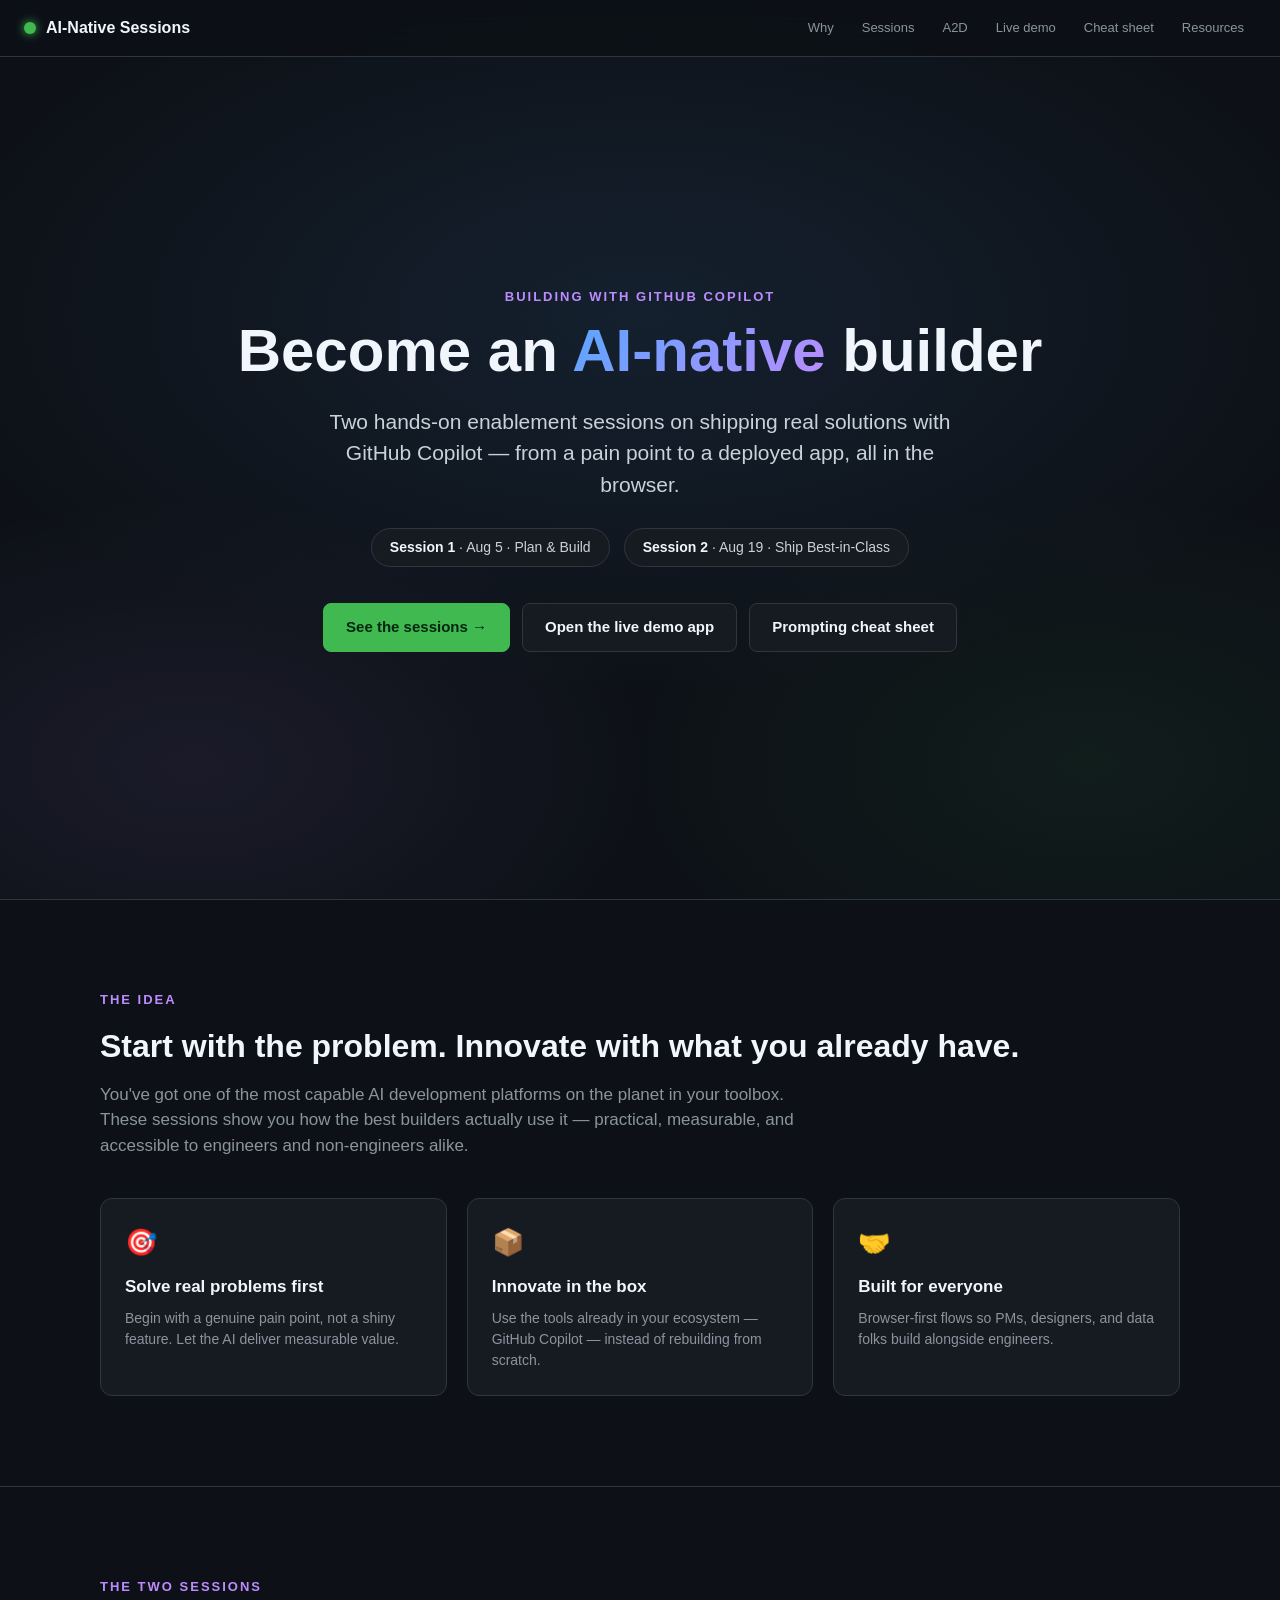
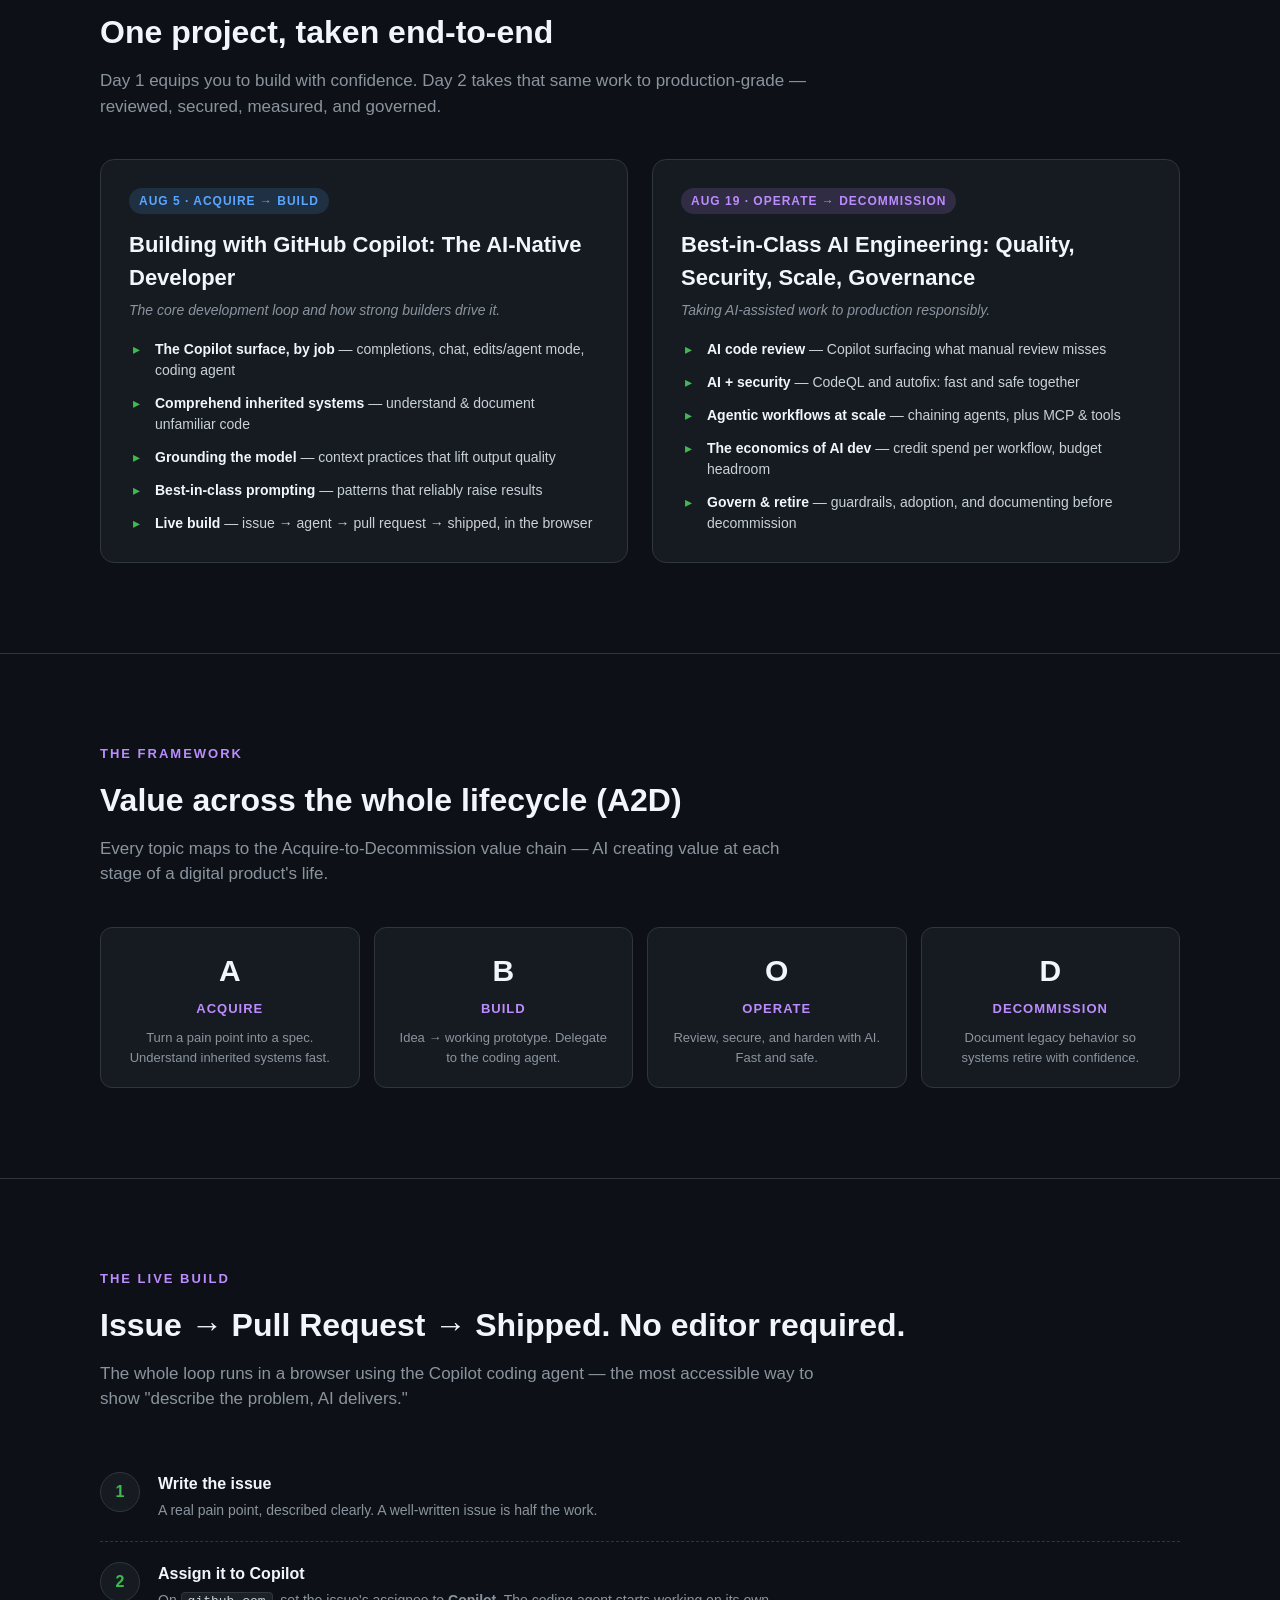
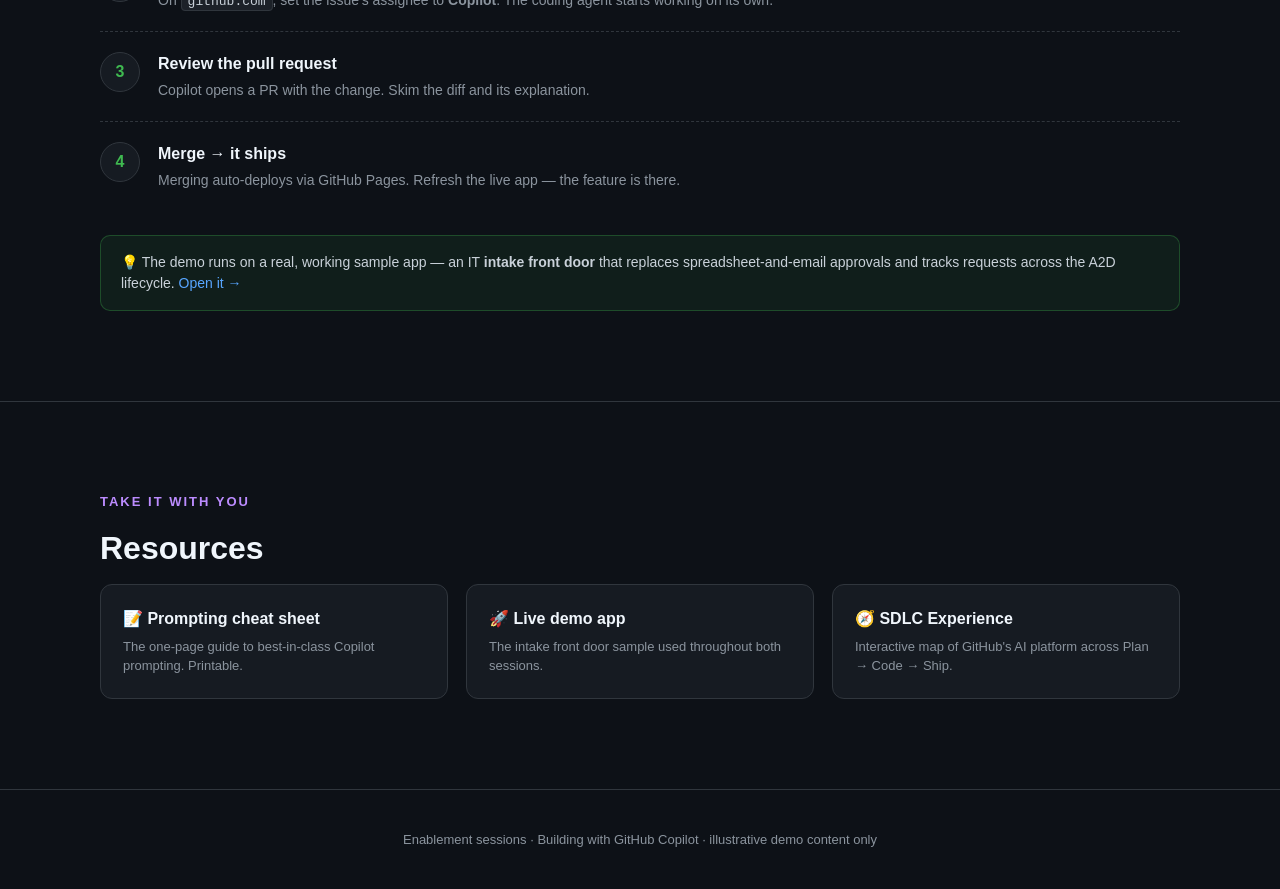
==== index.html @ e6ea4fba "Add AI-Native Sessions site (deck-as-webpage + prompting cheat sheet) Co-authored-by: Copilot <22355" ====
<!DOCTYPE html>
<html lang="en">
<head>
  <meta charset="UTF-8" />
  <meta name="viewport" content="width=device-width, initial-scale=1.0" />
  <title>Building with GitHub Copilot — AI-Native Developer Sessions</title>
  <meta name="description" content="Two enablement sessions on building best-in-class with GitHub Copilot across the Acquire-to-Decommission lifecycle." />
  <link rel="stylesheet" href="styles.css" />
</head>
<body>
  <header class="top-nav">
    <div class="logo"><span class="dot"></span><span>AI-Native Sessions</span></div>
    <nav>
      <a href="#why">Why</a>
      <a href="#sessions">Sessions</a>
      <a href="#a2d">A2D</a>
      <a href="#demo">Live demo</a>
      <a href="cheatsheet.html">Cheat sheet</a>
      <a href="#resources">Resources</a>
    </nav>
  </header>

  <!-- HERO -->
  <section class="hero" id="top">
    <div class="eyebrow">Building with GitHub Copilot</div>
    <h1>Become an <span>AI-native</span> builder</h1>
    <p class="subtitle">
      Two hands-on enablement sessions on shipping real solutions with GitHub Copilot —
      from a pain point to a deployed app, all in the browser.
    </p>
    <div class="dates">
      <span class="date-chip"><strong>Session 1</strong> · Aug 5 · Plan &amp; Build</span>
      <span class="date-chip"><strong>Session 2</strong> · Aug 19 · Ship Best-in-Class</span>
    </div>
    <div class="cta-row">
      <a class="btn primary" href="#sessions">See the sessions →</a>
      <a class="btn secondary" href="https://mdiiacovo.github.io/ai-native-intake-demo/" target="_blank" rel="noopener">Open the live demo app</a>
      <a class="btn secondary" href="cheatsheet.html">Prompting cheat sheet</a>
    </div>
  </section>

  <!-- WHY -->
  <section id="why">
    <div class="wrap">
      <div class="eyebrow">The idea</div>
      <h2 class="section-title">Start with the problem. Innovate with what you already have.</h2>
      <p class="section-lead">
        You've got one of the most capable AI development platforms on the planet in your
        toolbox. These sessions show you how the best builders actually use it — practical,
        measurable, and accessible to engineers and non-engineers alike.
      </p>
      <div class="pillars">
        <div class="pillar">
          <div class="ic">🎯</div>
          <h3>Solve real problems first</h3>
          <p>Begin with a genuine pain point, not a shiny feature. Let the AI deliver measurable value.</p>
        </div>
        <div class="pillar">
          <div class="ic">📦</div>
          <h3>Innovate in the box</h3>
          <p>Use the tools already in your ecosystem — GitHub Copilot — instead of rebuilding from scratch.</p>
        </div>
        <div class="pillar">
          <div class="ic">🤝</div>
          <h3>Built for everyone</h3>
          <p>Browser-first flows so PMs, designers, and data folks build alongside engineers.</p>
        </div>
      </div>
    </div>
  </section>

  <!-- SESSIONS -->
  <section id="sessions">
    <div class="wrap">
      <div class="eyebrow">The two sessions</div>
      <h2 class="section-title">One project, taken end-to-end</h2>
      <p class="section-lead">
        Day 1 equips you to build with confidence. Day 2 takes that same work to
        production-grade — reviewed, secured, measured, and governed.
      </p>
      <div class="sessions">
        <div class="session s1">
          <span class="tag">Aug 5 · Acquire → Build</span>
          <h3>Building with GitHub Copilot: The AI-Native Developer</h3>
          <p class="focus">The core development loop and how strong builders drive it.</p>
          <ul>
            <li><strong>The Copilot surface, by job</strong> — completions, chat, edits/agent mode, coding agent</li>
            <li><strong>Comprehend inherited systems</strong> — understand &amp; document unfamiliar code</li>
            <li><strong>Grounding the model</strong> — context practices that lift output quality</li>
            <li><strong>Best-in-class prompting</strong> — patterns that reliably raise results</li>
            <li><strong>Live build</strong> — issue → agent → pull request → shipped, in the browser</li>
          </ul>
        </div>
        <div class="session s2">
          <span class="tag">Aug 19 · Operate → Decommission</span>
          <h3>Best-in-Class AI Engineering: Quality, Security, Scale, Governance</h3>
          <p class="focus">Taking AI-assisted work to production responsibly.</p>
          <ul>
            <li><strong>AI code review</strong> — Copilot surfacing what manual review misses</li>
            <li><strong>AI + security</strong> — CodeQL and autofix: fast and safe together</li>
            <li><strong>Agentic workflows at scale</strong> — chaining agents, plus MCP &amp; tools</li>
            <li><strong>The economics of AI dev</strong> — credit spend per workflow, budget headroom</li>
            <li><strong>Govern &amp; retire</strong> — guardrails, adoption, and documenting before decommission</li>
          </ul>
        </div>
      </div>
    </div>
  </section>

  <!-- A2D -->
  <section id="a2d">
    <div class="wrap">
      <div class="eyebrow">The framework</div>
      <h2 class="section-title">Value across the whole lifecycle (A2D)</h2>
      <p class="section-lead">
        Every topic maps to the Acquire-to-Decommission value chain — AI creating value
        at each stage of a digital product's life.
      </p>
      <div class="a2d">
        <div class="stage">
          <div class="letter">A</div>
          <div class="name">Acquire</div>
          <p>Turn a pain point into a spec. Understand inherited systems fast.</p>
        </div>
        <div class="stage">
          <div class="letter">B</div>
          <div class="name">Build</div>
          <p>Idea → working prototype. Delegate to the coding agent.</p>
        </div>
        <div class="stage">
          <div class="letter">O</div>
          <div class="name">Operate</div>
          <p>Review, secure, and harden with AI. Fast and safe.</p>
        </div>
        <div class="stage">
          <div class="letter">D</div>
          <div class="name">Decommission</div>
          <p>Document legacy behavior so systems retire with confidence.</p>
        </div>
      </div>
    </div>
  </section>

  <!-- DEMO -->
  <section id="demo">
    <div class="wrap">
      <div class="eyebrow">The live build</div>
      <h2 class="section-title">Issue → Pull Request → Shipped. No editor required.</h2>
      <p class="section-lead">
        The whole loop runs in a browser using the Copilot coding agent — the most
        accessible way to show "describe the problem, AI delivers."
      </p>
      <div class="flow">
        <div class="step">
          <div class="num">1</div>
          <div class="body">
            <h4>Write the issue</h4>
            <p>A real pain point, described clearly. A well-written issue is half the work.</p>
          </div>
        </div>
        <div class="step">
          <div class="num">2</div>
          <div class="body">
            <h4>Assign it to Copilot</h4>
            <p>On <code>github.com</code>, set the issue's assignee to <strong>Copilot</strong>. The coding agent starts working on its own.</p>
          </div>
        </div>
        <div class="step">
          <div class="num">3</div>
          <div class="body">
            <h4>Review the pull request</h4>
            <p>Copilot opens a PR with the change. Skim the diff and its explanation.</p>
          </div>
        </div>
        <div class="step">
          <div class="num">4</div>
          <div class="body">
            <h4>Merge → it ships</h4>
            <p>Merging auto-deploys via GitHub Pages. Refresh the live app — the feature is there.</p>
          </div>
        </div>
      </div>
      <div class="callout">
        💡 The demo runs on a real, working sample app — an IT <strong>intake front door</strong>
        that replaces spreadsheet-and-email approvals and tracks requests across the A2D lifecycle.
        <a href="https://mdiiacovo.github.io/ai-native-intake-demo/" target="_blank" rel="noopener">Open it →</a>
      </div>
    </div>
  </section>

  <!-- RESOURCES -->
  <section id="resources">
    <div class="wrap">
      <div class="eyebrow">Take it with you</div>
      <h2 class="section-title">Resources</h2>
      <div class="resources">
        <a class="res" href="cheatsheet.html">
          <h3>📝 Prompting cheat sheet</h3>
          <p>The one-page guide to best-in-class Copilot prompting. Printable.</p>
        </a>
        <a class="res" href="https://mdiiacovo.github.io/ai-native-intake-demo/" target="_blank" rel="noopener">
          <h3>🚀 Live demo app</h3>
          <p>The intake front door sample used throughout both sessions.</p>
        </a>
        <a class="res" href="https://mdiiacovo.github.io/github-sdlc-experience/" target="_blank" rel="noopener">
          <h3>🧭 SDLC Experience</h3>
          <p>Interactive map of GitHub's AI platform across Plan → Code → Ship.</p>
        </a>
      </div>
    </div>
  </section>

  <footer class="footer">
    Enablement sessions · Building with GitHub Copilot · illustrative demo content only
  </footer>
</body>
</html>
---- styles.css ----
:root {
  --bg: #0d1117;
  --bg-card: #161b22;
  --bg-elev: #1c2128;
  --border: #30363d;
  --text: #c9d1d9;
  --text-muted: #8b949e;
  --green: #3fb950;
  --blue: #58a6ff;
  --yellow: #d29922;
  --red: #f85149;
  --purple: #bc8cff;
  --orange: #f0883e;
  --white: #f0f6fc;
}

* { box-sizing: border-box; margin: 0; padding: 0; }
html { scroll-behavior: smooth; }

body {
  font-family: -apple-system, BlinkMacSystemFont, "Segoe UI", Helvetica, Arial, sans-serif;
  background: var(--bg);
  color: var(--text);
  min-height: 100vh;
  overflow-x: hidden;
  line-height: 1.5;
}

a { color: var(--blue); text-decoration: none; }
a:hover { text-decoration: underline; }

/* Top nav */
.top-nav {
  position: fixed; top: 0; left: 0; right: 0; z-index: 100;
  background: rgba(13, 17, 23, 0.9);
  backdrop-filter: blur(12px);
  border-bottom: 1px solid var(--border);
  display: flex; align-items: center; padding: 12px 24px; gap: 20px;
}
.top-nav .logo { display: flex; align-items: center; gap: 10px; font-weight: 700; color: var(--white); }
.top-nav .logo .dot { width: 12px; height: 12px; border-radius: 50%; background: var(--green); box-shadow: 0 0 10px var(--green); }
.top-nav nav { display: flex; gap: 4px; margin-left: auto; flex-wrap: wrap; }
.top-nav nav a { font-size: 13px; color: var(--text-muted); padding: 6px 12px; border-radius: 6px; }
.top-nav nav a:hover { color: var(--white); background: rgba(255,255,255,.06); text-decoration: none; }

/* Section shell */
section { padding: 90px 24px; border-bottom: 1px solid var(--border); }
.wrap { max-width: 1080px; margin: 0 auto; }
.eyebrow { font-size: 13px; font-weight: 700; letter-spacing: 2px; text-transform: uppercase; color: var(--purple); margin-bottom: 12px; }
h2.section-title { font-size: 32px; color: var(--white); margin-bottom: 12px; }
.section-lead { font-size: 17px; color: var(--text-muted); max-width: 720px; margin-bottom: 40px; }

/* Hero */
.hero {
  min-height: 100vh; display: flex; flex-direction: column; align-items: center;
  justify-content: center; text-align: center; padding: 120px 24px 80px; position: relative; overflow: hidden;
}
.hero::before {
  content: ''; position: absolute; inset: 0;
  background: radial-gradient(ellipse 80% 60% at 50% 35%, rgba(88,166,255,.10) 0%, transparent 70%),
              radial-gradient(ellipse 60% 50% at 15% 85%, rgba(188,140,255,.08) 0%, transparent 60%),
              radial-gradient(ellipse 60% 50% at 85% 85%, rgba(63,185,80,.07) 0%, transparent 60%);
  animation: glow 8s ease-in-out infinite alternate;
}
@keyframes glow { 0% { opacity: .6; } 100% { opacity: 1; } }
.hero > * { position: relative; z-index: 1; }
.hero h1 { font-size: 60px; font-weight: 800; color: var(--white); line-height: 1.08; max-width: 900px; }
.hero h1 span { background: linear-gradient(135deg, var(--blue), var(--purple)); -webkit-background-clip: text; -webkit-text-fill-color: transparent; background-clip: text; }
.hero .subtitle { font-size: 21px; color: var(--text); max-width: 660px; margin-top: 22px; }
.hero .dates { display: flex; gap: 14px; margin-top: 28px; flex-wrap: wrap; justify-content: center; }
.date-chip { border: 1px solid var(--border); background: var(--bg-card); border-radius: 30px; padding: 8px 18px; font-size: 14px; color: var(--text); }
.date-chip strong { color: var(--white); }
.cta-row { display: flex; gap: 12px; margin-top: 36px; flex-wrap: wrap; justify-content: center; }
.btn { padding: 12px 22px; border-radius: 8px; font-size: 15px; font-weight: 600; border: 1px solid var(--border); }
.btn.primary { background: var(--green); color: #04260f; border-color: var(--green); }
.btn.primary:hover { filter: brightness(1.08); text-decoration: none; }
.btn.secondary { background: var(--bg-card); color: var(--white); }
.btn.secondary:hover { background: var(--bg-elev); text-decoration: none; }

/* Pillars */
.pillars { display: grid; grid-template-columns: repeat(3, 1fr); gap: 20px; }
@media (max-width: 820px) { .pillars { grid-template-columns: 1fr; } }
.pillar { background: var(--bg-card); border: 1px solid var(--border); border-radius: 12px; padding: 24px; }
.pillar .ic { font-size: 26px; margin-bottom: 12px; }
.pillar h3 { color: var(--white); font-size: 17px; margin-bottom: 8px; }
.pillar p { font-size: 14px; color: var(--text-muted); }

/* Session cards */
.sessions { display: grid; grid-template-columns: 1fr 1fr; gap: 24px; }
@media (max-width: 820px) { .sessions { grid-template-columns: 1fr; } }
.session { background: var(--bg-card); border: 1px solid var(--border); border-radius: 14px; padding: 28px; }
.session .tag { display: inline-block; font-size: 12px; font-weight: 700; letter-spacing: 1px; text-transform: uppercase; padding: 4px 10px; border-radius: 20px; margin-bottom: 14px; }
.session.s1 .tag { background: rgba(88,166,255,.15); color: var(--blue); }
.session.s2 .tag { background: rgba(188,140,255,.15); color: var(--purple); }
.session h3 { color: var(--white); font-size: 22px; margin-bottom: 6px; }
.session .focus { font-size: 14px; color: var(--text-muted); margin-bottom: 18px; font-style: italic; }
.session ul { list-style: none; display: flex; flex-direction: column; gap: 12px; }
.session li { font-size: 14px; padding-left: 26px; position: relative; }
.session li::before { content: '▸'; position: absolute; left: 4px; color: var(--green); }
.session li strong { color: var(--white); }

/* A2D map */
.a2d { display: grid; grid-template-columns: repeat(4, 1fr); gap: 14px; }
@media (max-width: 820px) { .a2d { grid-template-columns: 1fr 1fr; } }
.stage { background: var(--bg-card); border: 1px solid var(--border); border-radius: 12px; padding: 20px; text-align: center; }
.stage .letter { font-size: 30px; font-weight: 800; color: var(--white); }
.stage .name { font-size: 13px; font-weight: 700; letter-spacing: 1px; text-transform: uppercase; color: var(--purple); margin: 6px 0 10px; }
.stage p { font-size: 13px; color: var(--text-muted); }

/* Flow steps */
.flow { display: flex; flex-direction: column; gap: 0; }
.step { display: flex; gap: 18px; padding: 20px 0; border-bottom: 1px dashed var(--border); }
.step:last-child { border-bottom: none; }
.step .num { flex: 0 0 40px; height: 40px; border-radius: 50%; background: var(--bg-card); border: 1px solid var(--border); display: flex; align-items: center; justify-content: center; font-weight: 700; color: var(--green); }
.step .body h4 { color: var(--white); font-size: 16px; margin-bottom: 4px; }
.step .body p { font-size: 14px; color: var(--text-muted); }
.step .body code { background: var(--bg-elev); border: 1px solid var(--border); border-radius: 4px; padding: 1px 6px; font-size: 13px; color: var(--text); }
.callout { margin-top: 24px; background: rgba(63,185,80,.08); border: 1px solid rgba(63,185,80,.3); border-radius: 10px; padding: 16px 20px; font-size: 14px; }

/* Resources */
.resources { display: grid; grid-template-columns: repeat(3,1fr); gap: 18px; }
@media (max-width: 820px) { .resources { grid-template-columns: 1fr; } }
.res { background: var(--bg-card); border: 1px solid var(--border); border-radius: 12px; padding: 22px; display: block; }
.res:hover { background: var(--bg-elev); text-decoration: none; border-color: var(--blue); }
.res h3 { color: var(--white); font-size: 16px; margin-bottom: 6px; }
.res p { font-size: 13px; color: var(--text-muted); }

.footer { text-align: center; padding: 40px 24px; font-size: 13px; color: var(--text-muted); }
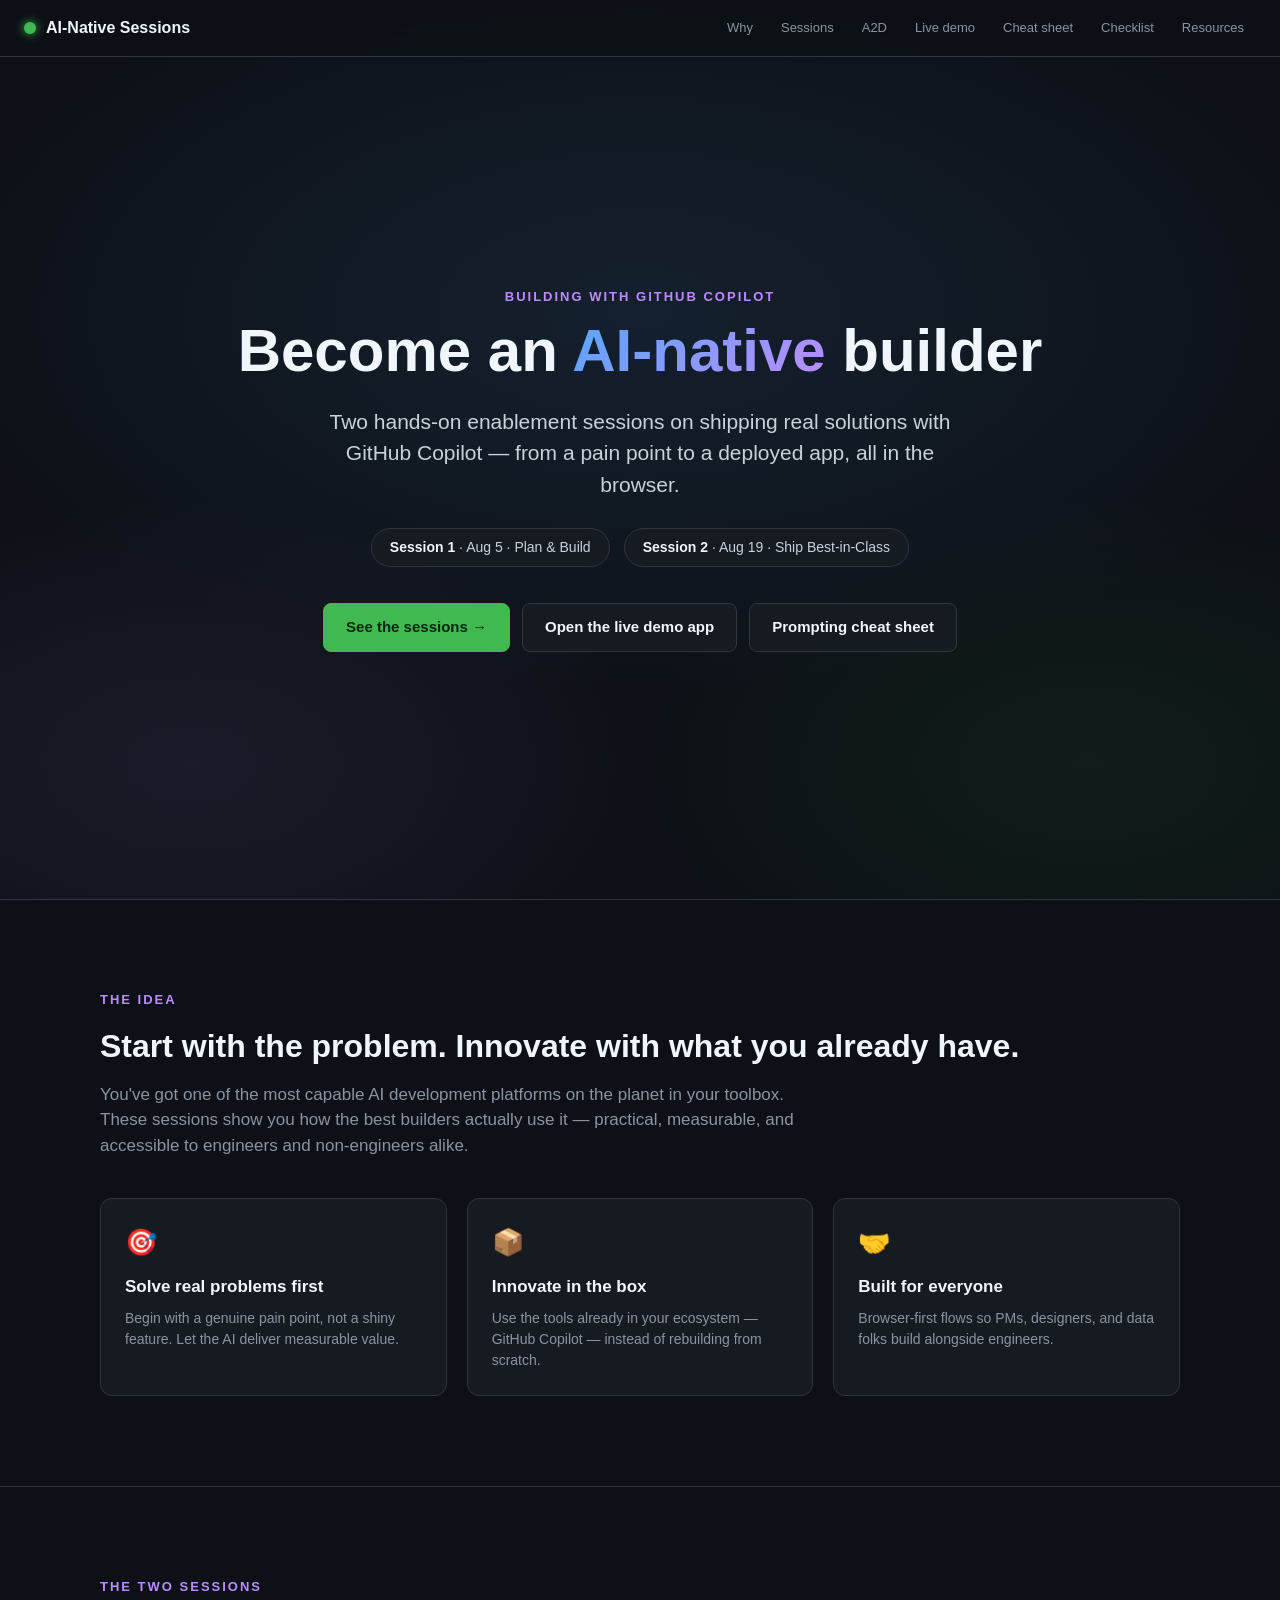
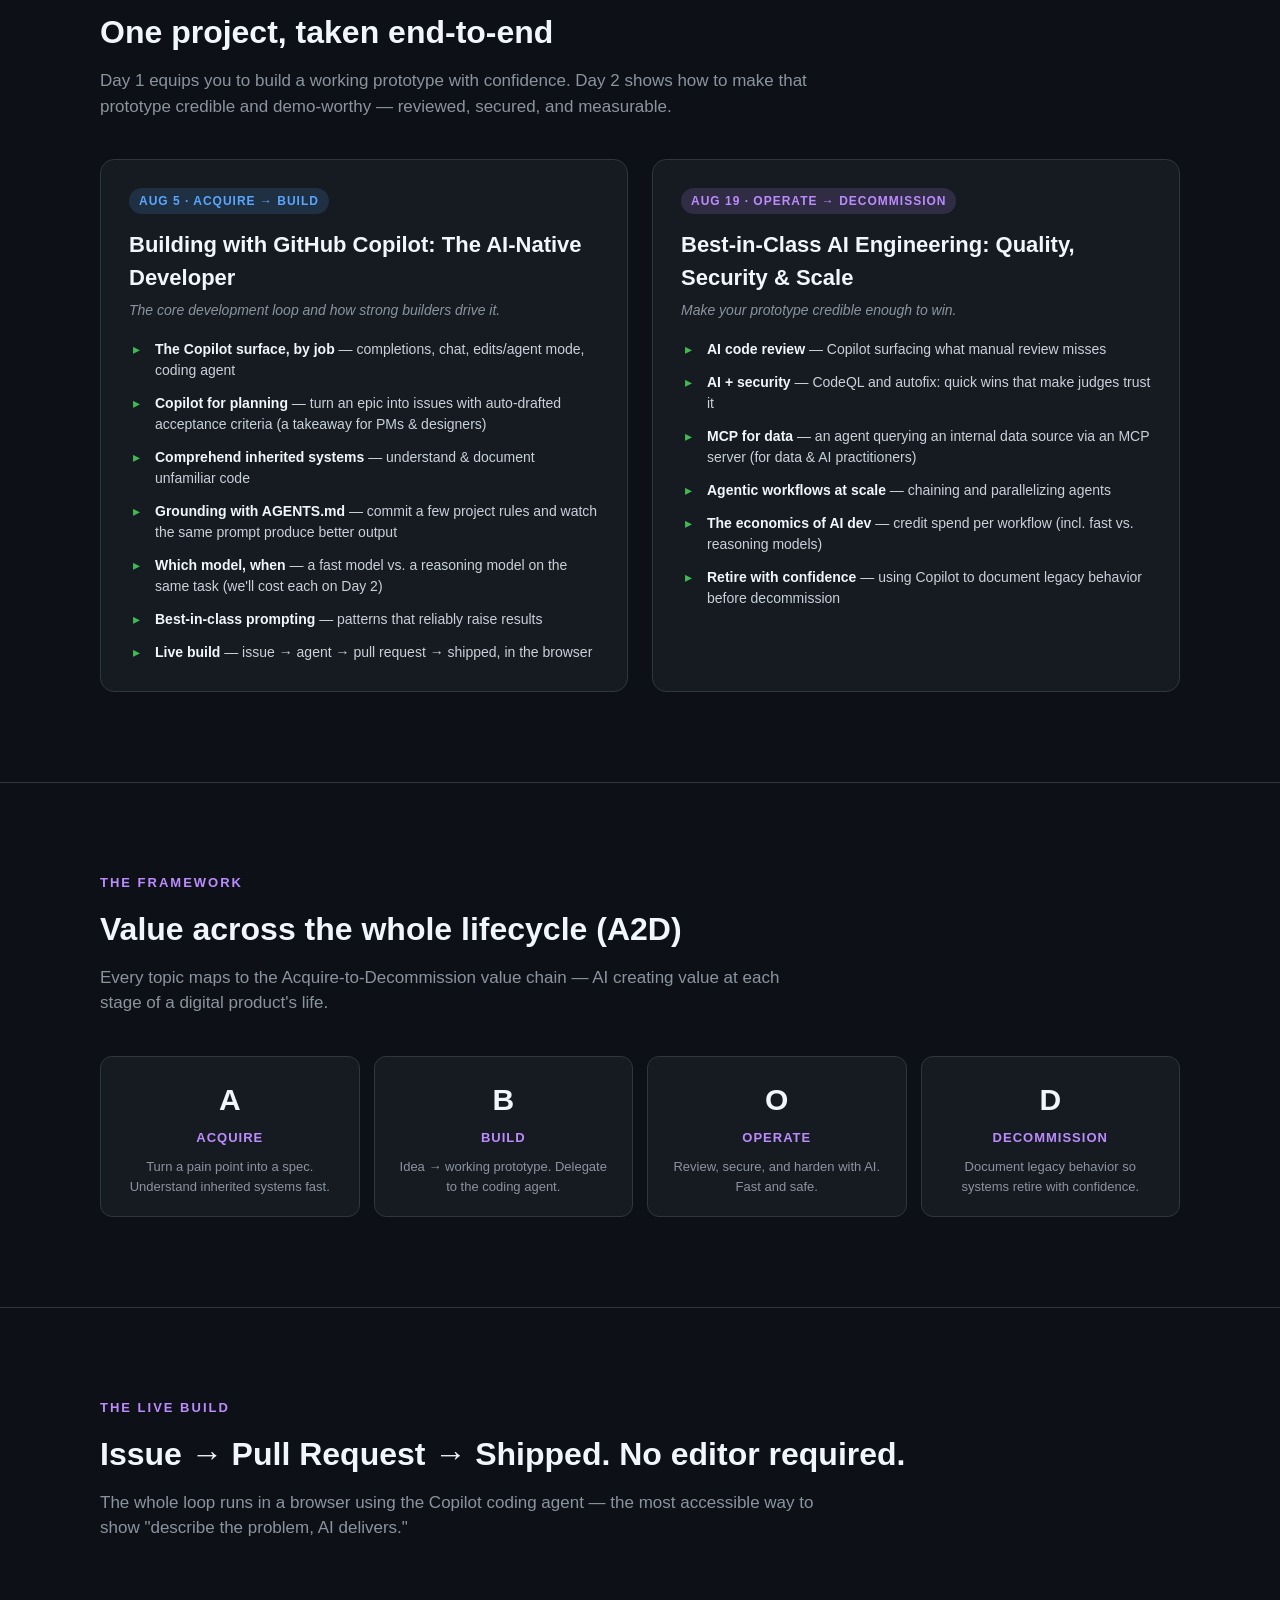
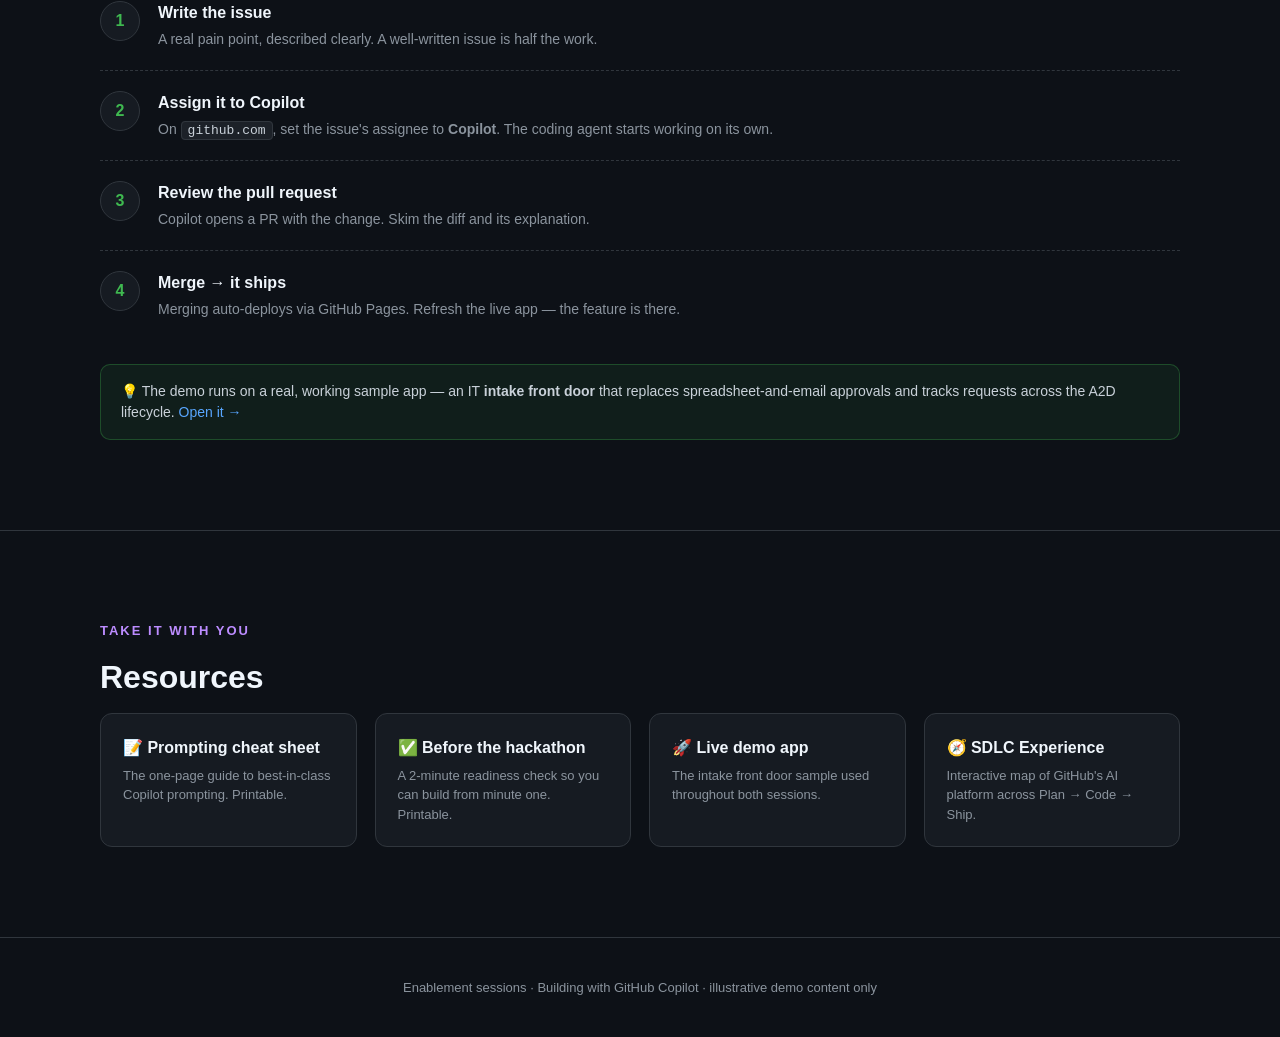
==== commit b2a18b03: "Incorporate session feedback: planning, model choice, AGENTS.md, MCP-for-data, checklist; rebalance " ====
--- a/index.html
+++ b/index.html
@@ -16,6 +16,7 @@
       <a href="#a2d">A2D</a>
       <a href="#demo">Live demo</a>
       <a href="cheatsheet.html">Cheat sheet</a>
+      <a href="checklist.html">Checklist</a>
       <a href="#resources">Resources</a>
     </nav>
   </header>
@@ -75,8 +76,8 @@
       <div class="eyebrow">The two sessions</div>
       <h2 class="section-title">One project, taken end-to-end</h2>
       <p class="section-lead">
-        Day 1 equips you to build with confidence. Day 2 takes that same work to
-        production-grade — reviewed, secured, measured, and governed.
+        Day 1 equips you to build a working prototype with confidence. Day 2 shows how to
+        make that prototype credible and demo-worthy — reviewed, secured, and measurable.
       </p>
       <div class="sessions">
         <div class="session s1">
@@ -85,22 +86,25 @@
           <p class="focus">The core development loop and how strong builders drive it.</p>
           <ul>
             <li><strong>The Copilot surface, by job</strong> — completions, chat, edits/agent mode, coding agent</li>
+            <li><strong>Copilot for planning</strong> — turn an epic into issues with auto-drafted acceptance criteria (a takeaway for PMs &amp; designers)</li>
             <li><strong>Comprehend inherited systems</strong> — understand &amp; document unfamiliar code</li>
-            <li><strong>Grounding the model</strong> — context practices that lift output quality</li>
+            <li><strong>Grounding with AGENTS.md</strong> — commit a few project rules and watch the same prompt produce better output</li>
+            <li><strong>Which model, when</strong> — a fast model vs. a reasoning model on the same task (we'll cost each on Day 2)</li>
             <li><strong>Best-in-class prompting</strong> — patterns that reliably raise results</li>
             <li><strong>Live build</strong> — issue → agent → pull request → shipped, in the browser</li>
           </ul>
         </div>
         <div class="session s2">
           <span class="tag">Aug 19 · Operate → Decommission</span>
-          <h3>Best-in-Class AI Engineering: Quality, Security, Scale, Governance</h3>
-          <p class="focus">Taking AI-assisted work to production responsibly.</p>
+          <h3>Best-in-Class AI Engineering: Quality, Security &amp; Scale</h3>
+          <p class="focus">Make your prototype credible enough to win.</p>
           <ul>
             <li><strong>AI code review</strong> — Copilot surfacing what manual review misses</li>
-            <li><strong>AI + security</strong> — CodeQL and autofix: fast and safe together</li>
-            <li><strong>Agentic workflows at scale</strong> — chaining agents, plus MCP &amp; tools</li>
-            <li><strong>The economics of AI dev</strong> — credit spend per workflow, budget headroom</li>
-            <li><strong>Govern &amp; retire</strong> — guardrails, adoption, and documenting before decommission</li>
+            <li><strong>AI + security</strong> — CodeQL and autofix: quick wins that make judges trust it</li>
+            <li><strong>MCP for data</strong> — an agent querying an internal data source via an MCP server (for data &amp; AI practitioners)</li>
+            <li><strong>Agentic workflows at scale</strong> — chaining and parallelizing agents</li>
+            <li><strong>The economics of AI dev</strong> — credit spend per workflow (incl. fast vs. reasoning models)</li>
+            <li><strong>Retire with confidence</strong> — using Copilot to document legacy behavior before decommission</li>
           </ul>
         </div>
       </div>
@@ -198,6 +202,10 @@
           <h3>📝 Prompting cheat sheet</h3>
           <p>The one-page guide to best-in-class Copilot prompting. Printable.</p>
         </a>
+        <a class="res" href="checklist.html">
+          <h3>✅ Before the hackathon</h3>
+          <p>A 2-minute readiness check so you can build from minute one. Printable.</p>
+        </a>
         <a class="res" href="https://mdiiacovo.github.io/ai-native-intake-demo/" target="_blank" rel="noopener">
           <h3>🚀 Live demo app</h3>
           <p>The intake front door sample used throughout both sessions.</p>
--- a/styles.css
+++ b/styles.css
@@ -118,8 +118,7 @@
 .callout { margin-top: 24px; background: rgba(63,185,80,.08); border: 1px solid rgba(63,185,80,.3); border-radius: 10px; padding: 16px 20px; font-size: 14px; }
 
 /* Resources */
-.resources { display: grid; grid-template-columns: repeat(3,1fr); gap: 18px; }
-@media (max-width: 820px) { .resources { grid-template-columns: 1fr; } }
+.resources { display: grid; grid-template-columns: repeat(auto-fit, minmax(230px, 1fr)); gap: 18px; }
 .res { background: var(--bg-card); border: 1px solid var(--border); border-radius: 12px; padding: 22px; display: block; }
 .res:hover { background: var(--bg-elev); text-decoration: none; border-color: var(--blue); }
 .res h3 { color: var(--white); font-size: 16px; margin-bottom: 6px; }
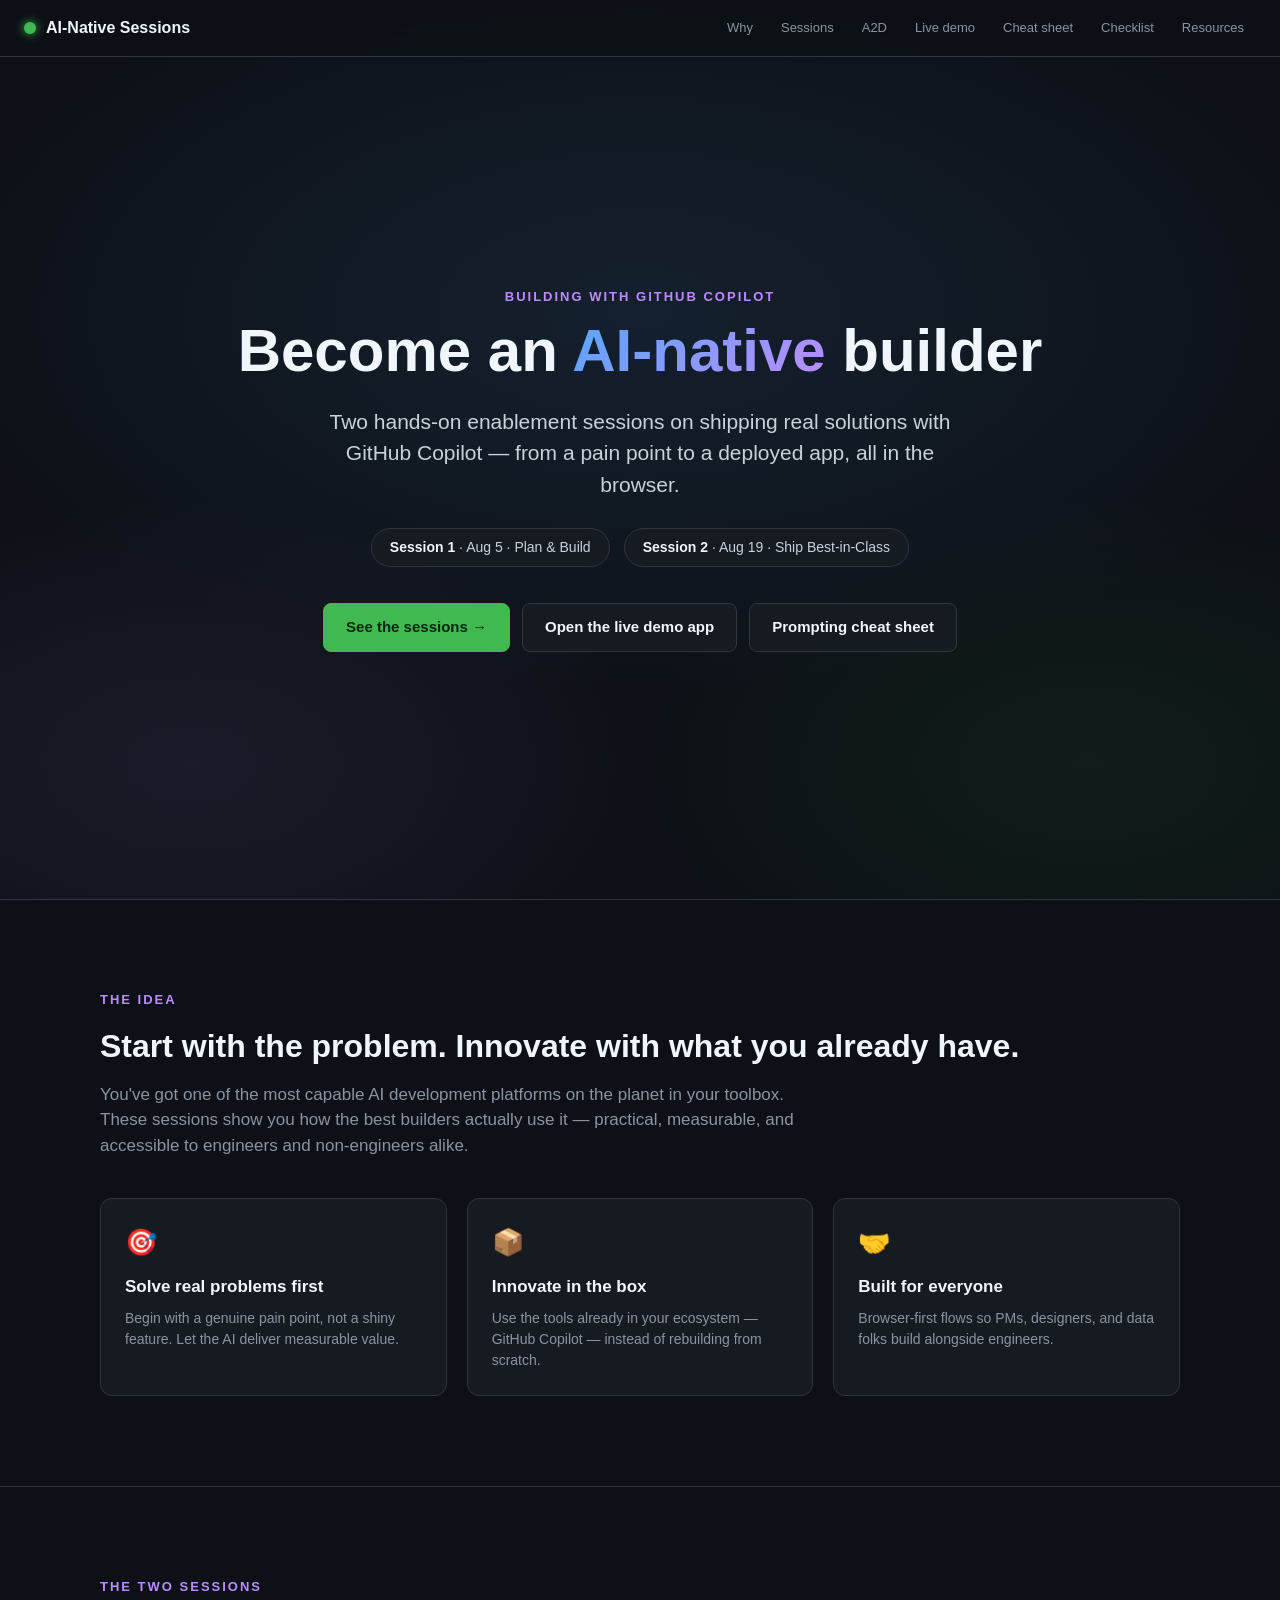
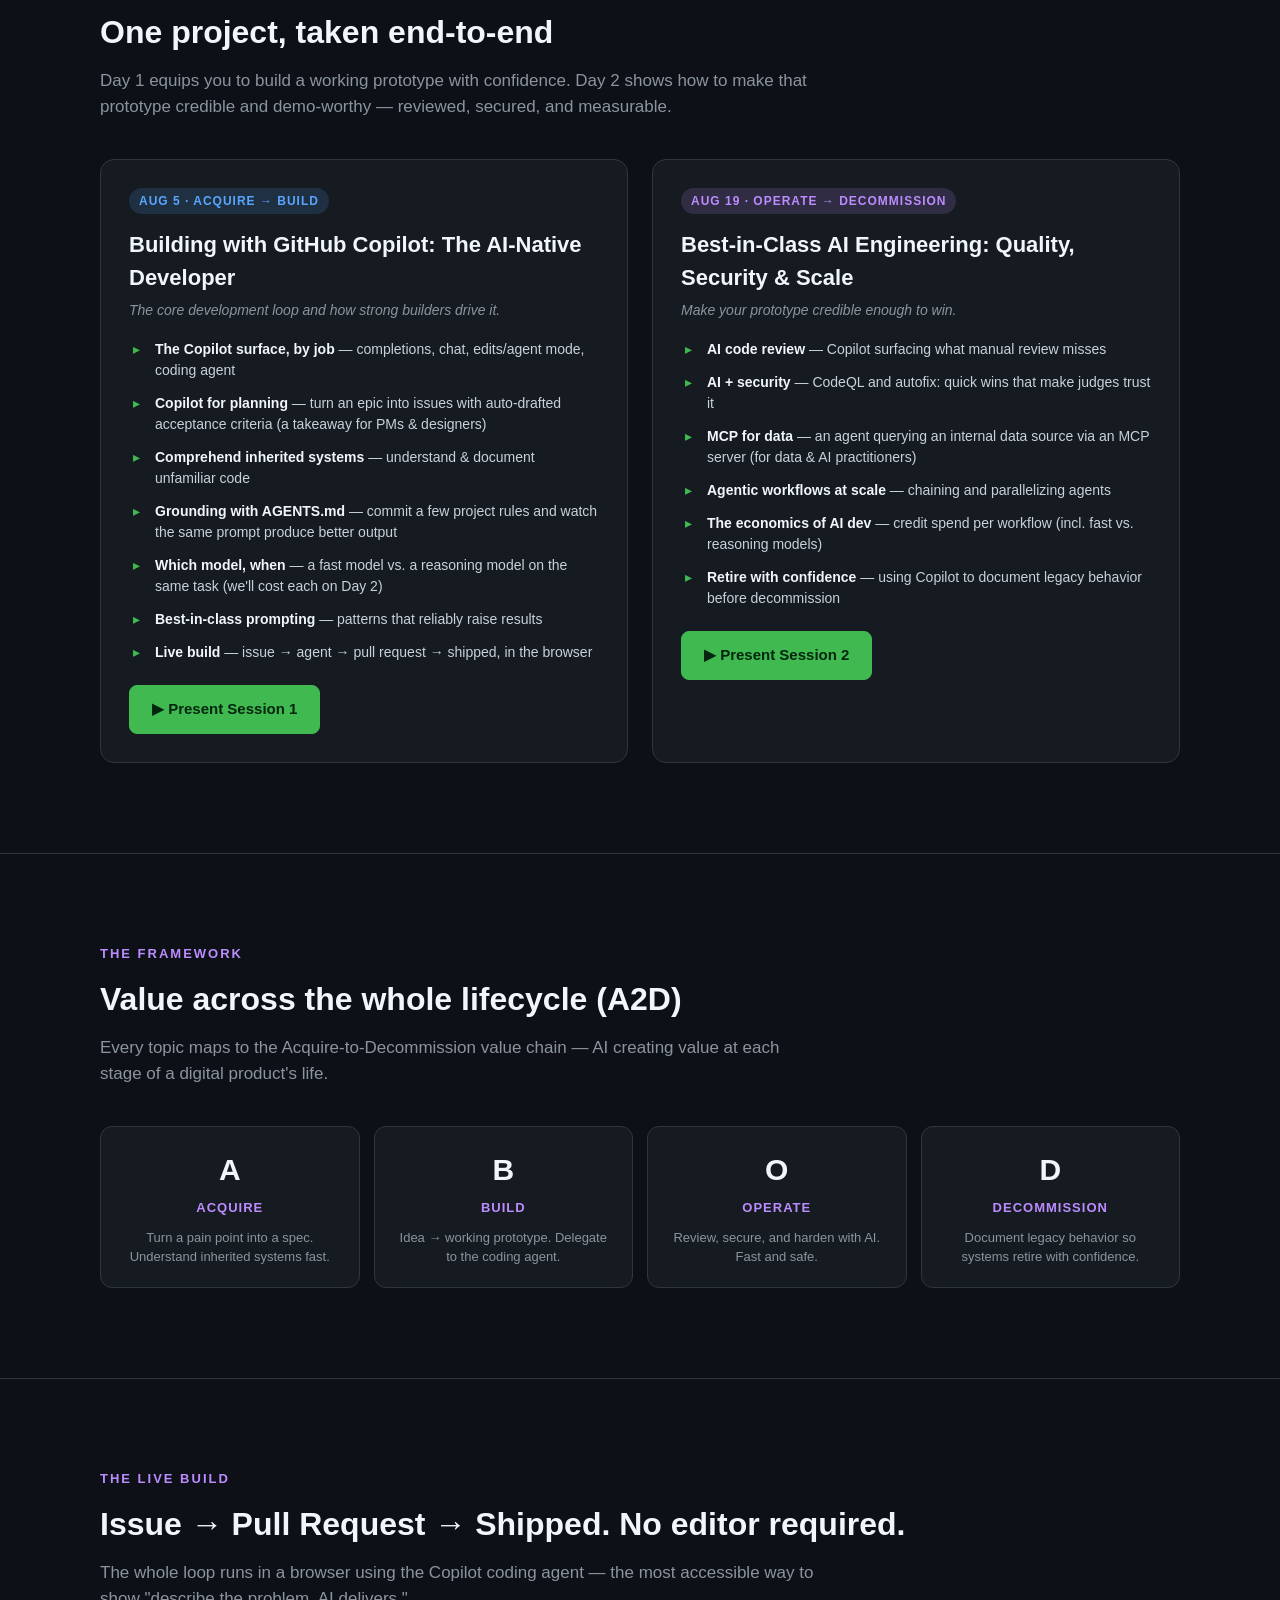
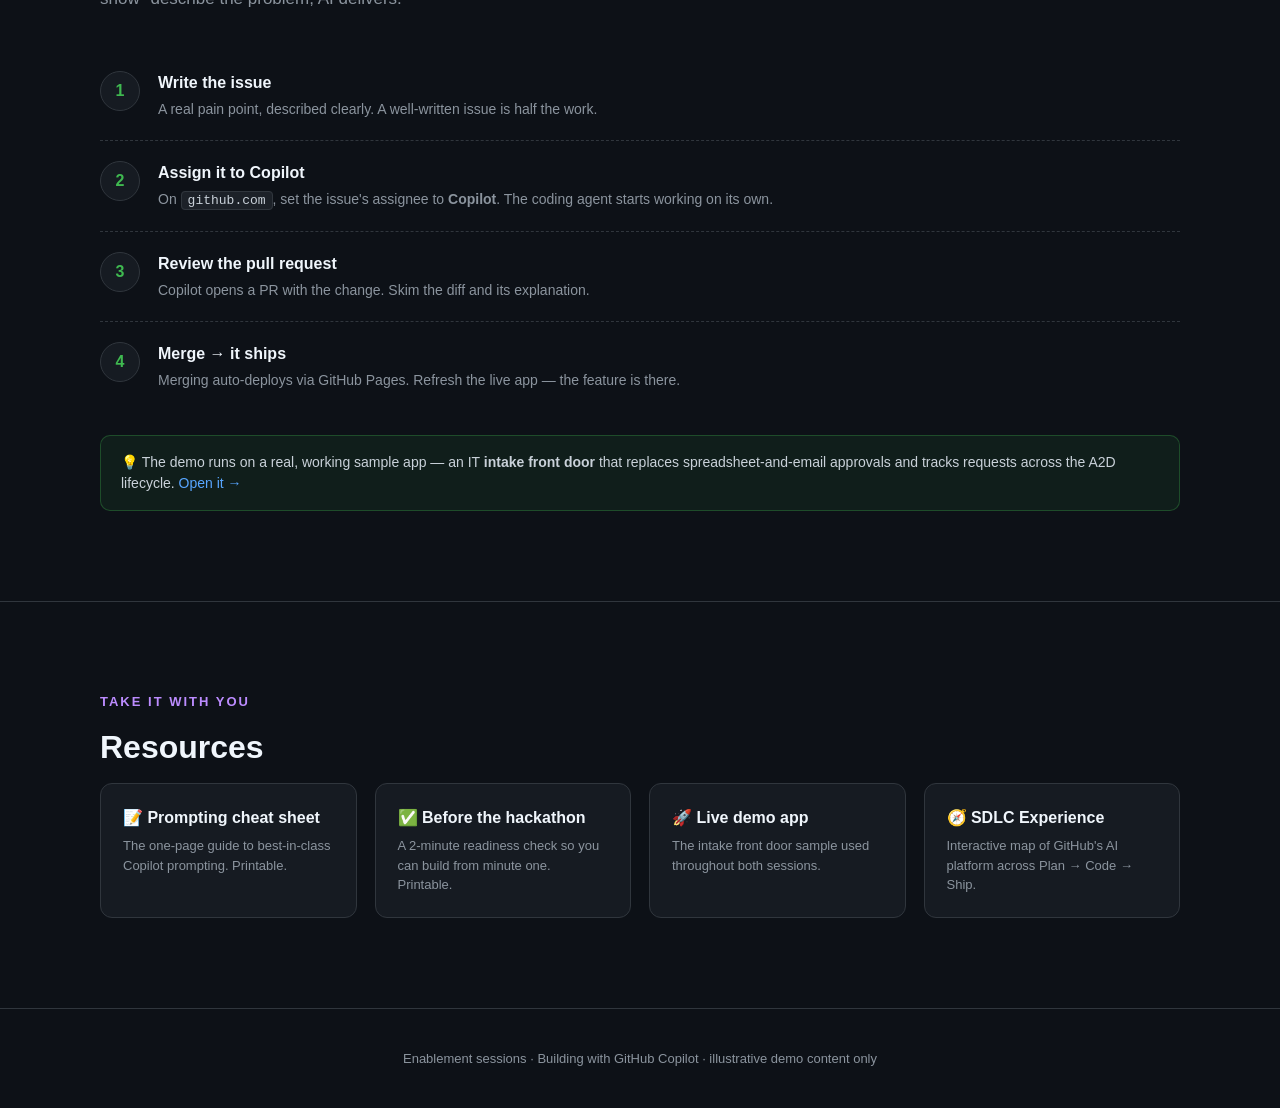
==== commit a304340f: "Add presentable slide decks for each session - deck.css + deck.js: lightweight keyboard-navigable sl" ====
--- a/index.html
+++ b/index.html
@@ -93,6 +93,7 @@
             <li><strong>Best-in-class prompting</strong> — patterns that reliably raise results</li>
             <li><strong>Live build</strong> — issue → agent → pull request → shipped, in the browser</li>
           </ul>
+          <a class="btn primary present-btn" href="session1.html">▶ Present Session 1</a>
         </div>
         <div class="session s2">
           <span class="tag">Aug 19 · Operate → Decommission</span>
@@ -106,6 +107,7 @@
             <li><strong>The economics of AI dev</strong> — credit spend per workflow (incl. fast vs. reasoning models)</li>
             <li><strong>Retire with confidence</strong> — using Copilot to document legacy behavior before decommission</li>
           </ul>
+          <a class="btn primary present-btn" href="session2.html">▶ Present Session 2</a>
         </div>
       </div>
     </div>
--- a/styles.css
+++ b/styles.css
@@ -98,6 +98,7 @@
 .session li { font-size: 14px; padding-left: 26px; position: relative; }
 .session li::before { content: '▸'; position: absolute; left: 4px; color: var(--green); }
 .session li strong { color: var(--white); }
+.present-btn { margin-top: 22px; display: inline-block; }
 
 /* A2D map */
 .a2d { display: grid; grid-template-columns: repeat(4, 1fr); gap: 14px; }
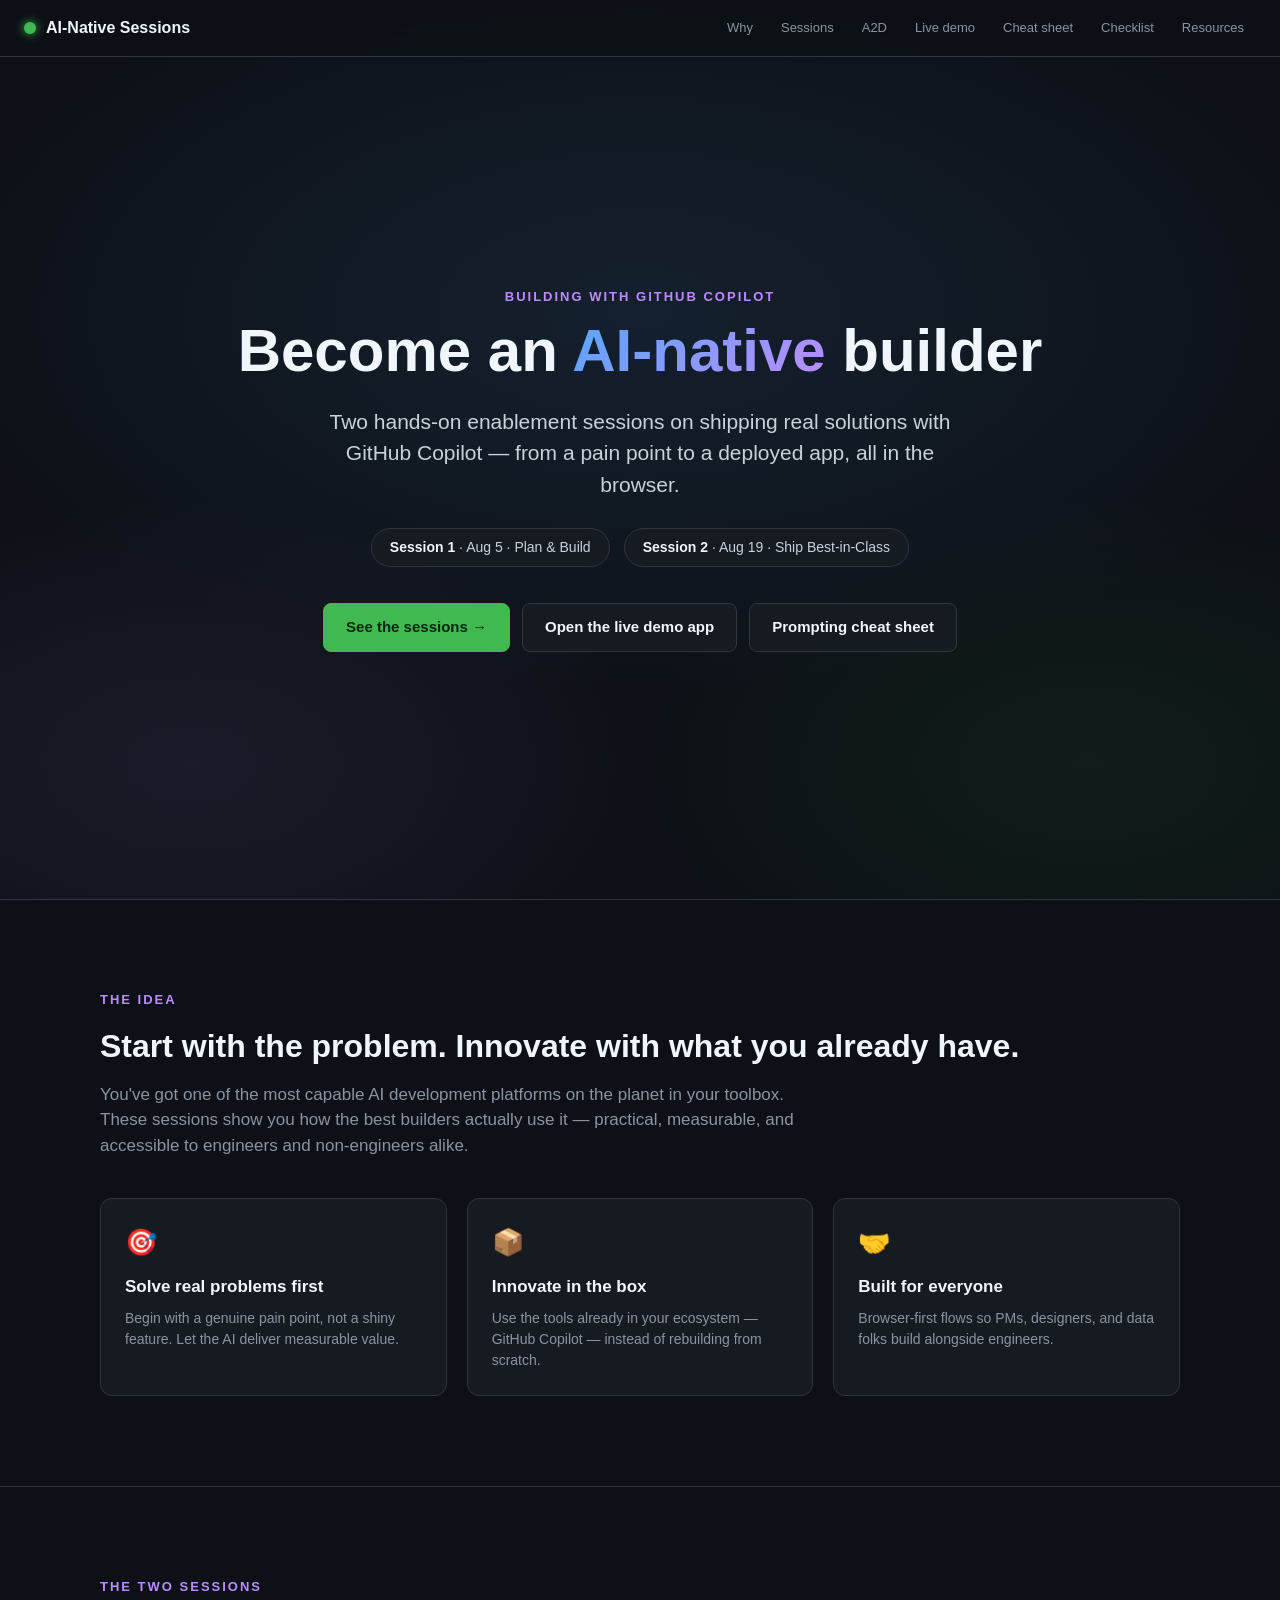
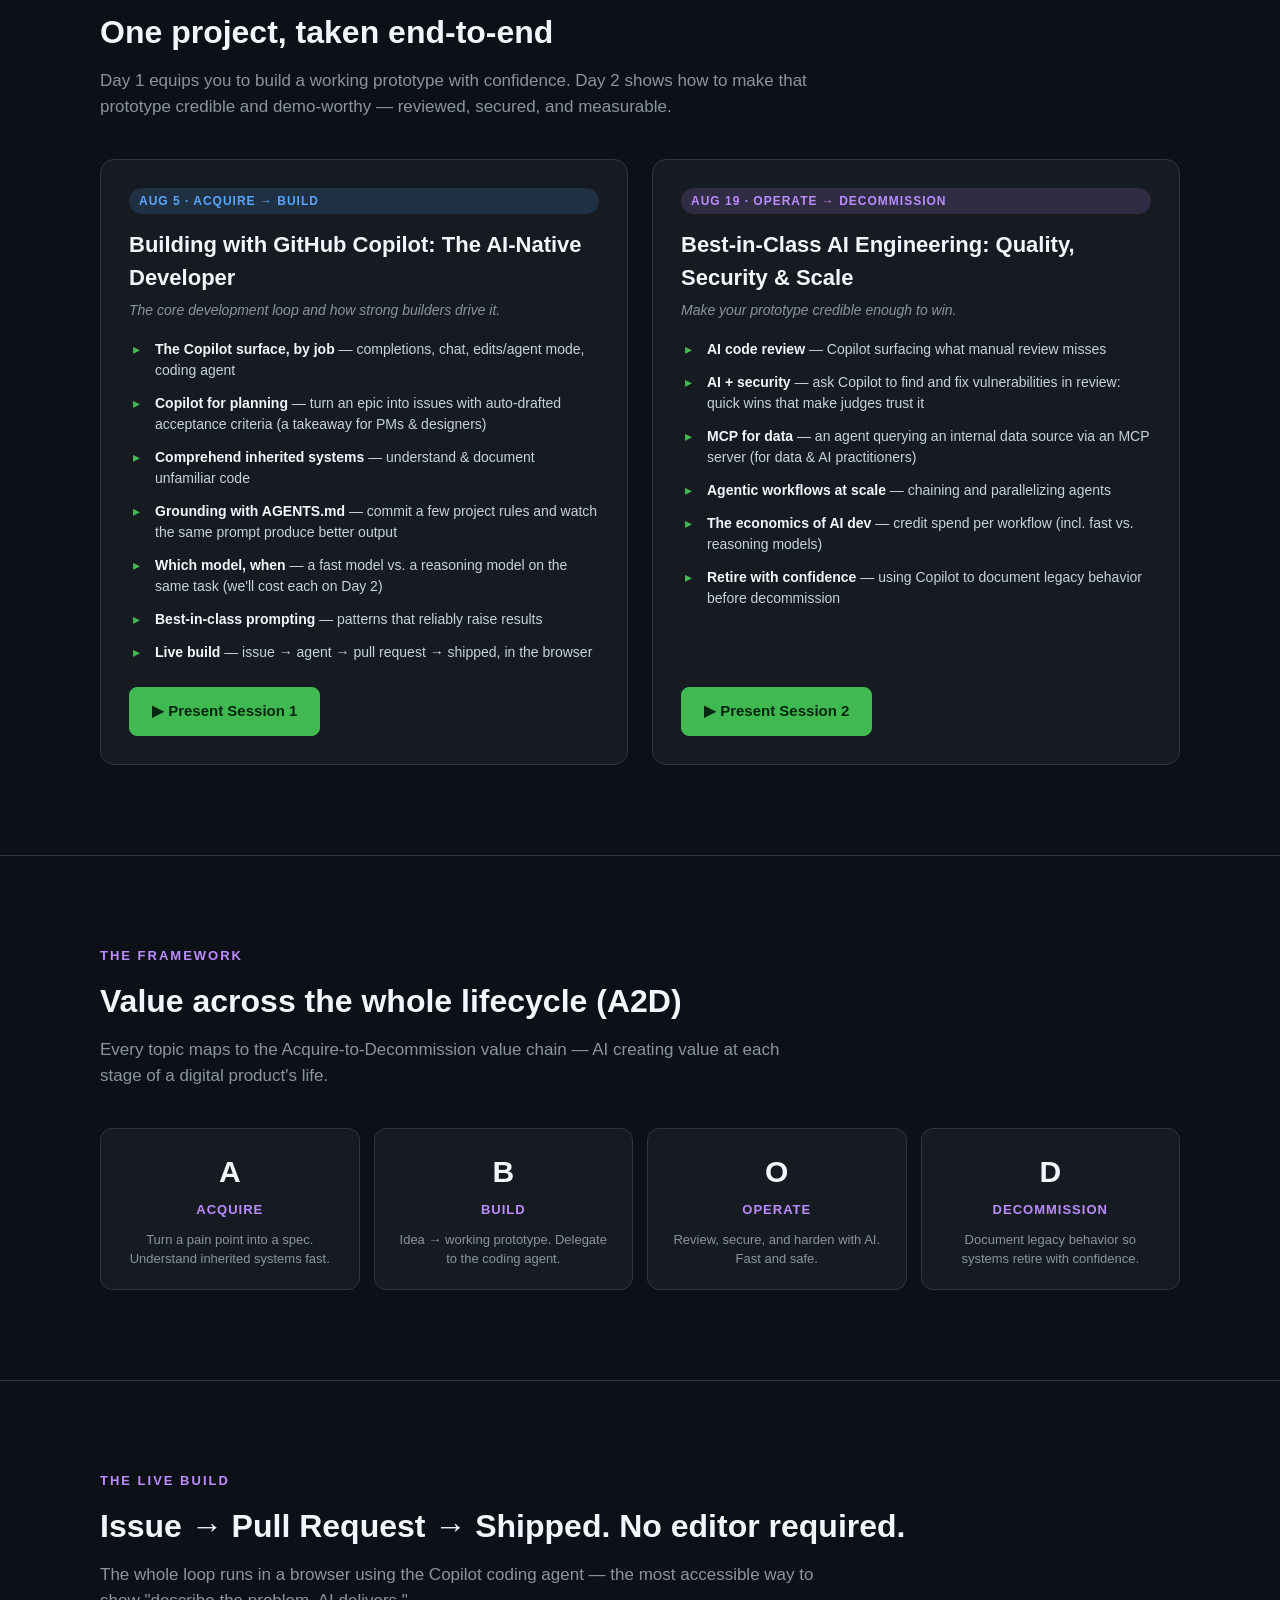
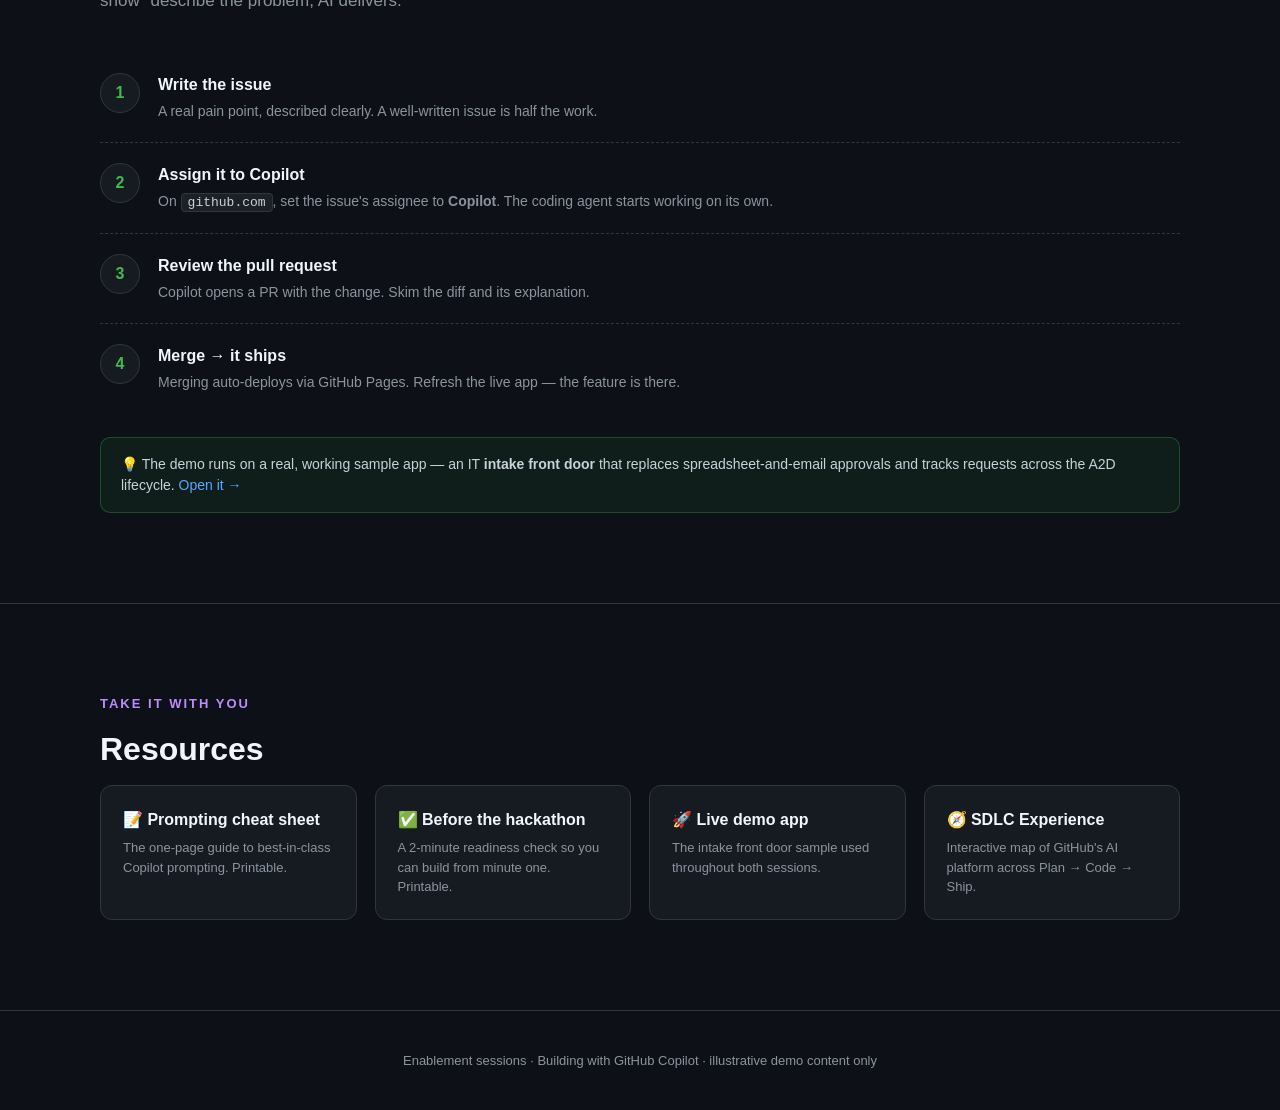
==== commit 1a1cc497: "Reframe AI + security to Copilot-native (no GHAS/CodeQL dependency) HPI does not have GHAS/Code Secu" ====
--- a/index.html
+++ b/index.html
@@ -101,7 +101,7 @@
           <p class="focus">Make your prototype credible enough to win.</p>
           <ul>
             <li><strong>AI code review</strong> — Copilot surfacing what manual review misses</li>
-            <li><strong>AI + security</strong> — CodeQL and autofix: quick wins that make judges trust it</li>
+            <li><strong>AI + security</strong> — ask Copilot to find and fix vulnerabilities in review: quick wins that make judges trust it</li>
             <li><strong>MCP for data</strong> — an agent querying an internal data source via an MCP server (for data &amp; AI practitioners)</li>
             <li><strong>Agentic workflows at scale</strong> — chaining and parallelizing agents</li>
             <li><strong>The economics of AI dev</strong> — credit spend per workflow (incl. fast vs. reasoning models)</li>
--- a/styles.css
+++ b/styles.css
@@ -88,17 +88,17 @@
 /* Session cards */
 .sessions { display: grid; grid-template-columns: 1fr 1fr; gap: 24px; }
 @media (max-width: 820px) { .sessions { grid-template-columns: 1fr; } }
-.session { background: var(--bg-card); border: 1px solid var(--border); border-radius: 14px; padding: 28px; }
+.session { background: var(--bg-card); border: 1px solid var(--border); border-radius: 14px; padding: 28px; display: flex; flex-direction: column; }
 .session .tag { display: inline-block; font-size: 12px; font-weight: 700; letter-spacing: 1px; text-transform: uppercase; padding: 4px 10px; border-radius: 20px; margin-bottom: 14px; }
 .session.s1 .tag { background: rgba(88,166,255,.15); color: var(--blue); }
 .session.s2 .tag { background: rgba(188,140,255,.15); color: var(--purple); }
 .session h3 { color: var(--white); font-size: 22px; margin-bottom: 6px; }
 .session .focus { font-size: 14px; color: var(--text-muted); margin-bottom: 18px; font-style: italic; }
-.session ul { list-style: none; display: flex; flex-direction: column; gap: 12px; }
+.session ul { list-style: none; display: flex; flex-direction: column; gap: 12px; margin-bottom: 24px; }
 .session li { font-size: 14px; padding-left: 26px; position: relative; }
 .session li::before { content: '▸'; position: absolute; left: 4px; color: var(--green); }
 .session li strong { color: var(--white); }
-.present-btn { margin-top: 22px; display: inline-block; }
+.present-btn { margin-top: auto; align-self: flex-start; display: inline-block; }
 
 /* A2D map */
 .a2d { display: grid; grid-template-columns: repeat(4, 1fr); gap: 14px; }
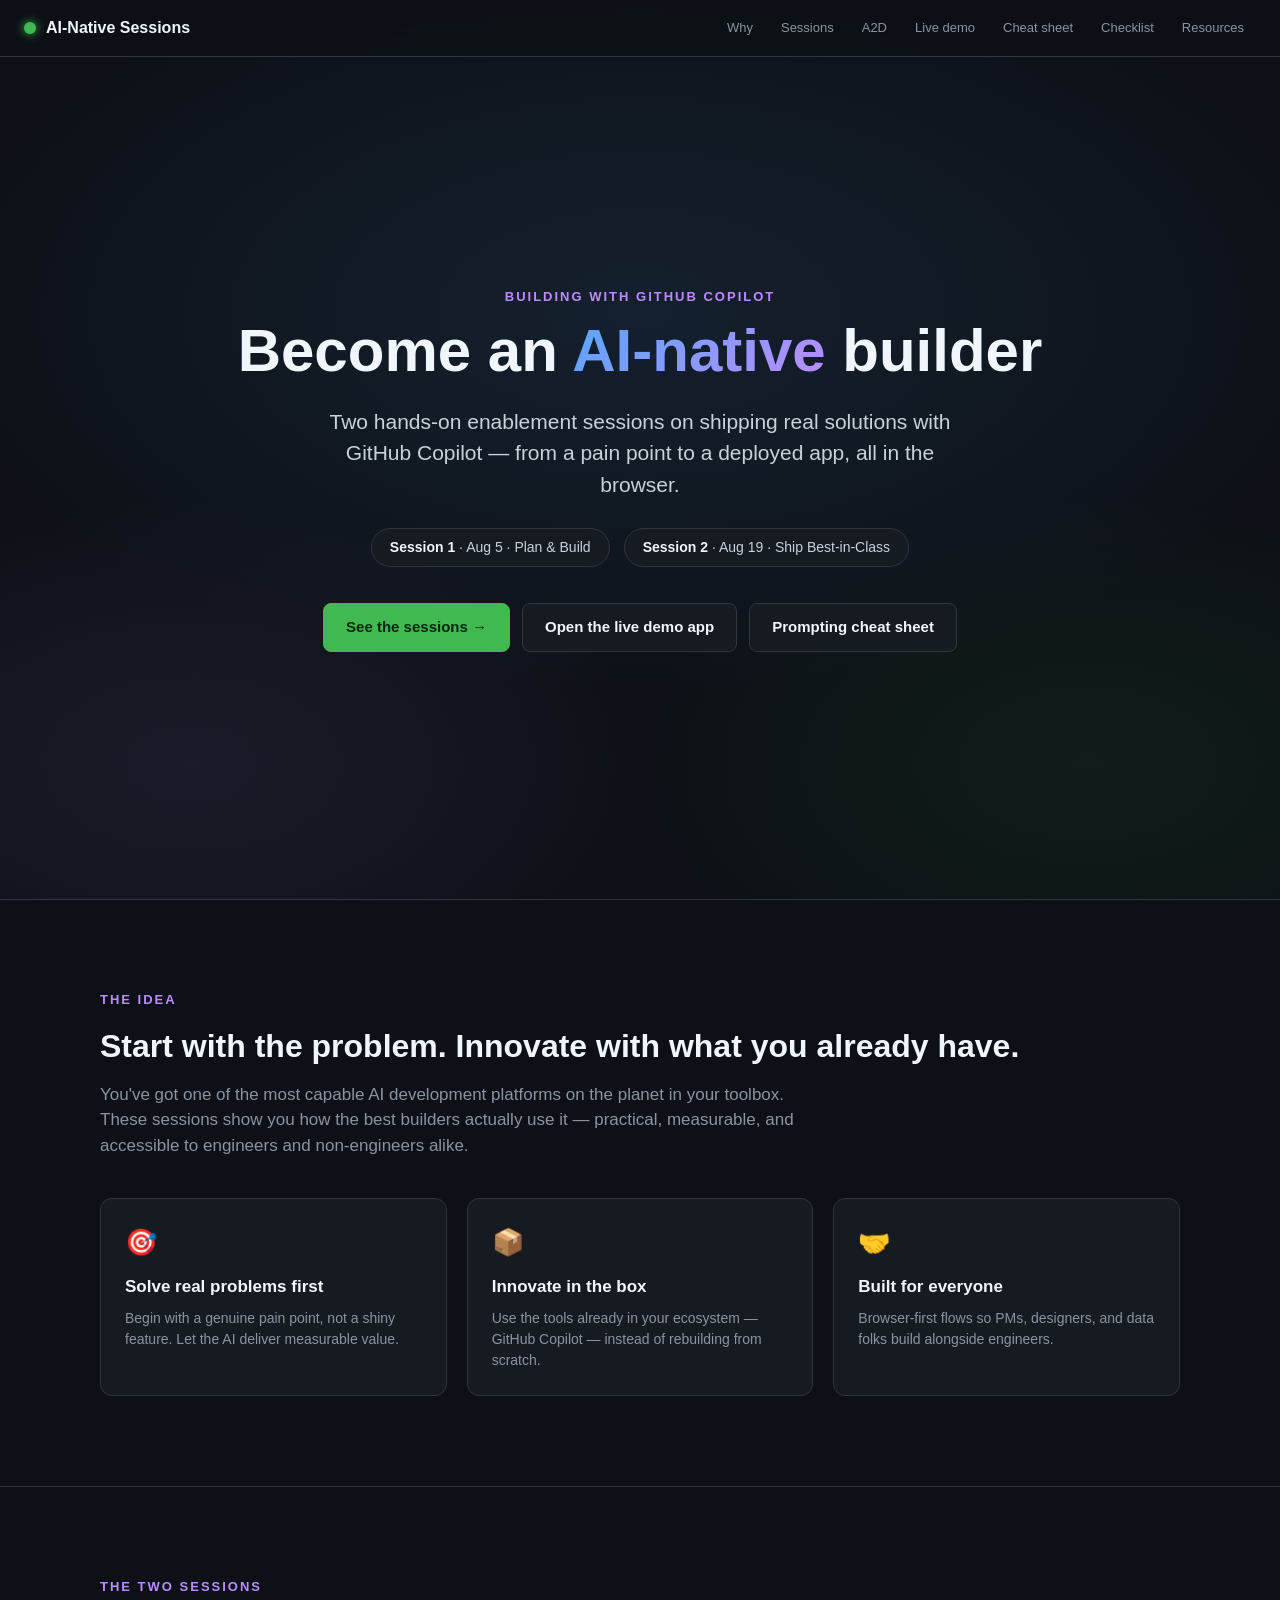
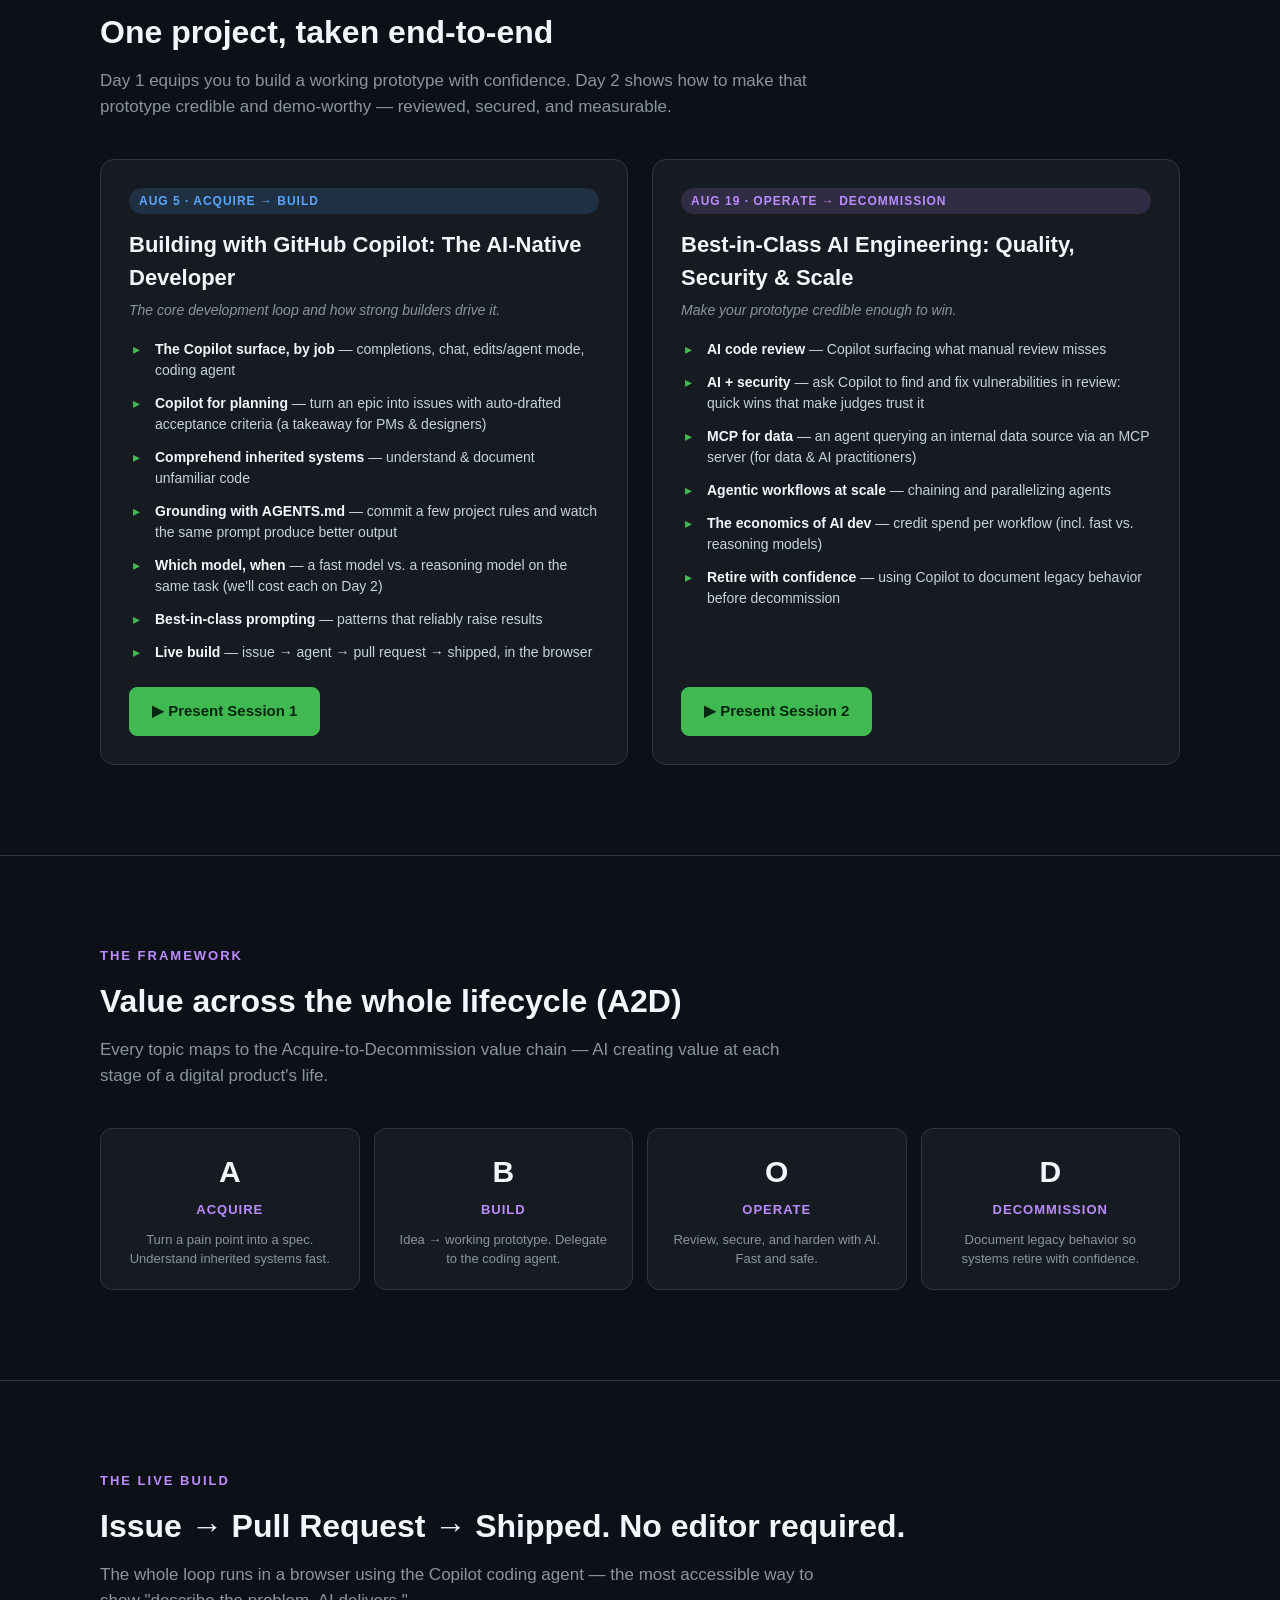
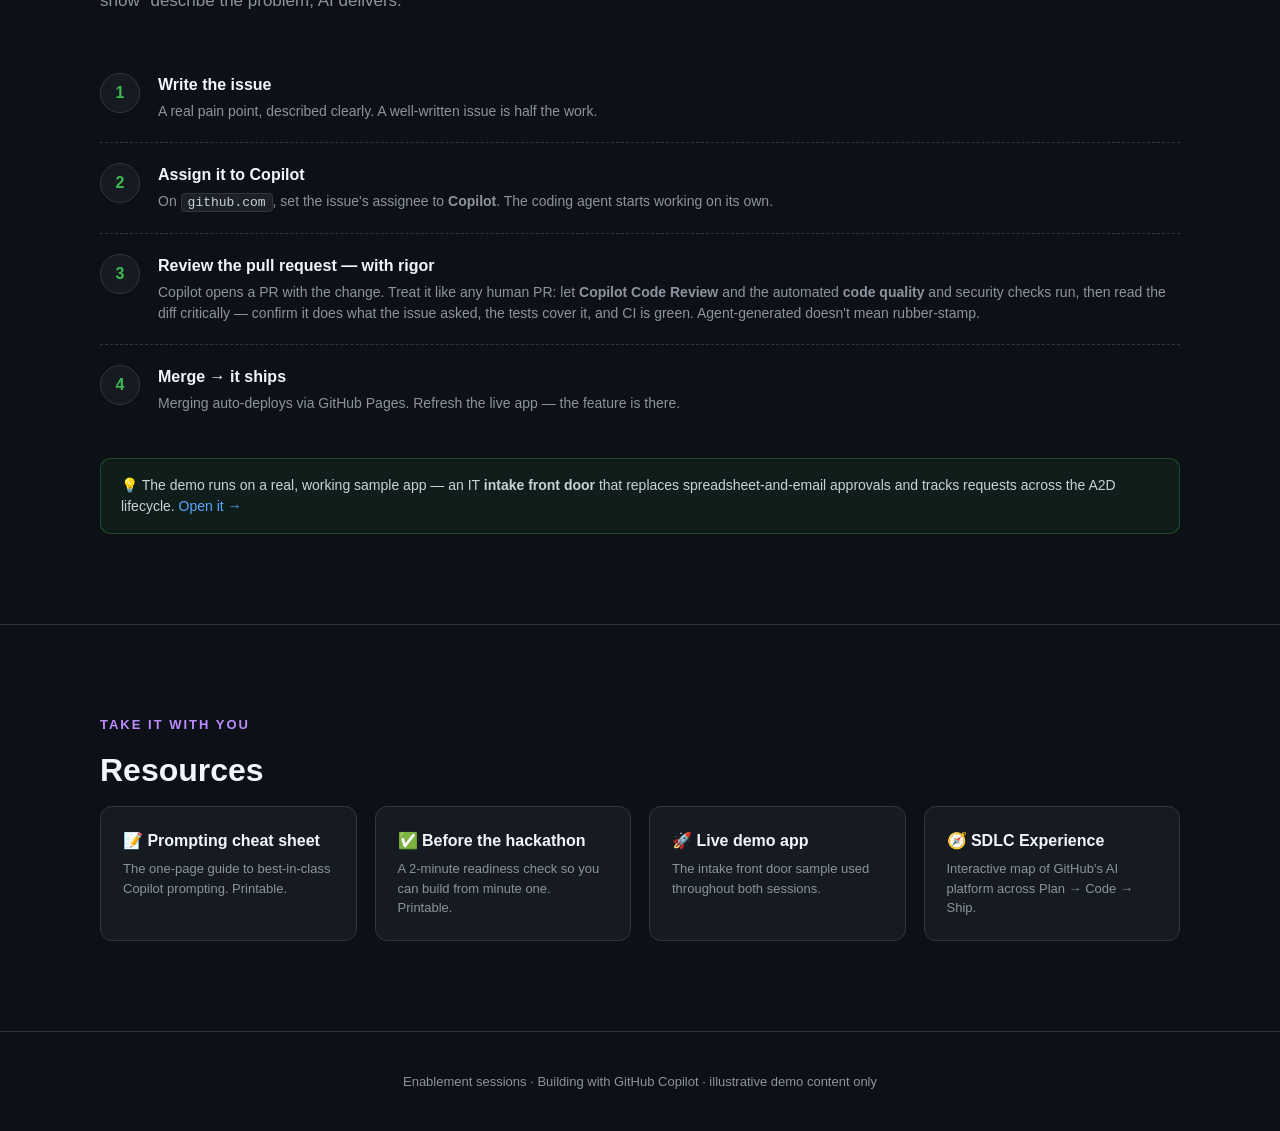
==== commit ccffb1ec: "Emphasize review rigor for Copilot-generated PRs Reviewer feedback: 'skim the diff' undersells the b" ====
--- a/index.html
+++ b/index.html
@@ -174,8 +174,8 @@
         <div class="step">
           <div class="num">3</div>
           <div class="body">
-            <h4>Review the pull request</h4>
-            <p>Copilot opens a PR with the change. Skim the diff and its explanation.</p>
+            <h4>Review the pull request — with rigor</h4>
+            <p>Copilot opens a PR with the change. Treat it like any human PR: let <strong>Copilot Code Review</strong> and the automated <strong>code quality</strong> and security checks run, then read the diff critically — confirm it does what the issue asked, the tests cover it, and CI is green. Agent-generated doesn't mean rubber-stamp.</p>
           </div>
         </div>
         <div class="step">
